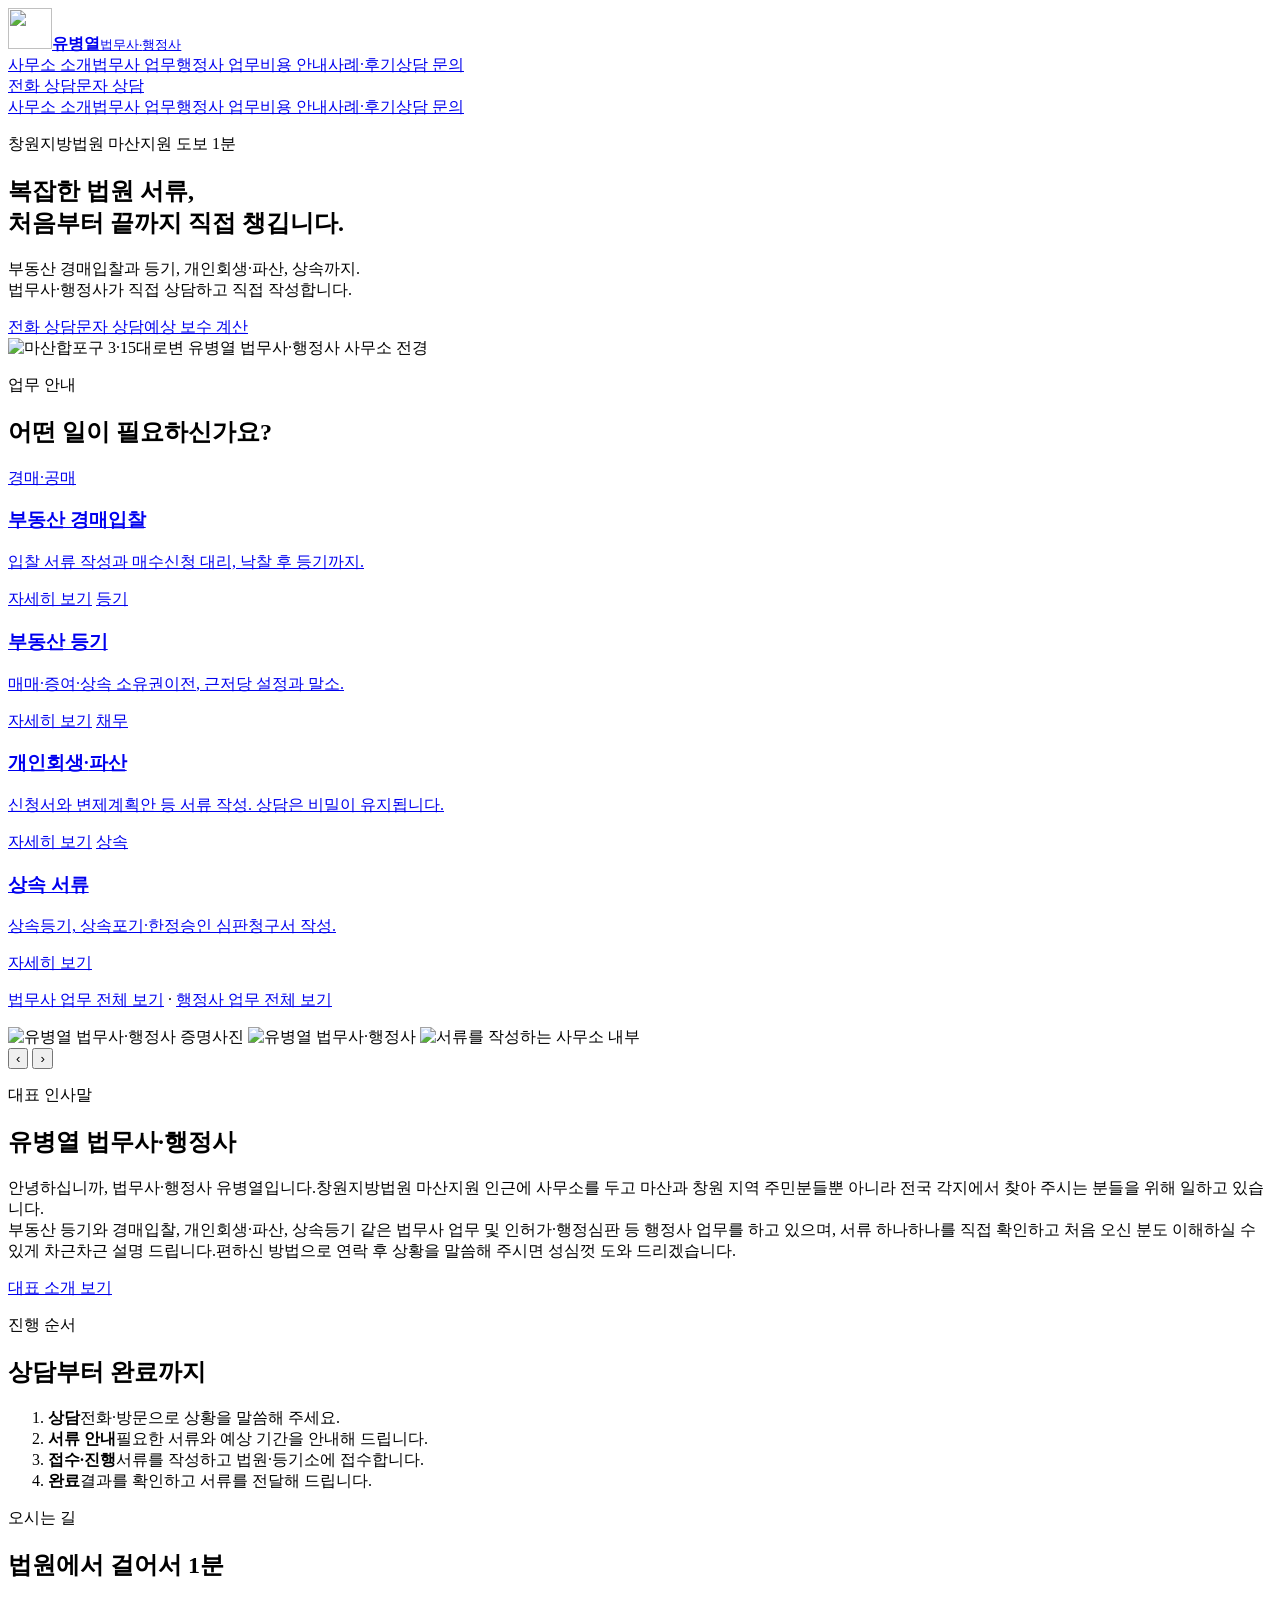
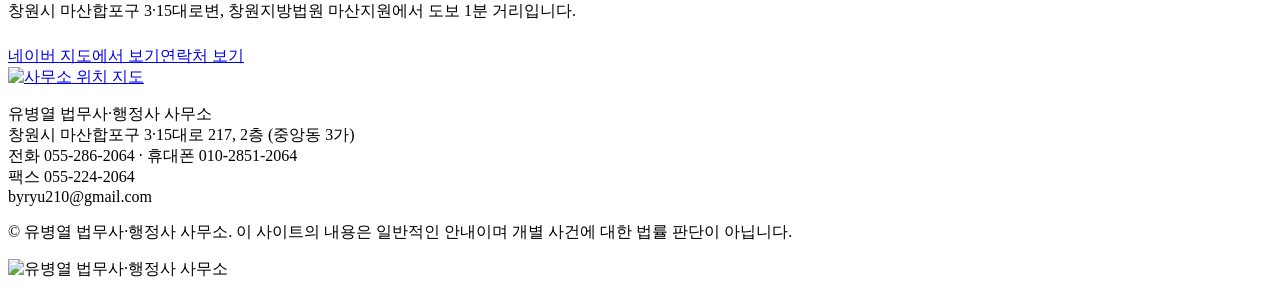
==== old/index.html @ 7ca40068 "파비콘을 정사각 아이콘 세트로 교체하고 로고 정보 추가 검색 결과에 사이트 아이콘이 잡히도록 favicon.ico(16·32·48), 192·512 PNG, apple-touch-" ====
<!doctype html>
<html lang="ko">
<head>
<meta charset="utf-8">
<meta name="viewport" content="width=device-width, initial-scale=1">
<title>마산 경매·개인회생·상속등기 | 유병열 법무사·행정사 사무소</title>
<meta name="description" content="창원지방법원 마산지원 도보 1분. 부동산 경매입찰·등기, 개인회생·파산, 상속 서류 작성을 법무사·행정사가 직접 상담합니다.">
<meta name="robots" content="noindex">
<link rel="icon" href="../favicon.ico" sizes="48x48">
<link rel="icon" type="image/png" href="../icon-192.png" sizes="192x192">
<link rel="apple-touch-icon" href="../apple-touch-icon.png">
<script>(function(){if(!window.matchMedia||!document.fonts||!(matchMedia("(max-width:819px)").matches||matchMedia("(pointer:coarse)").matches||(window.screen&&screen.width<=819)))return;var d=document.documentElement;d.className+=" wf";function ok(){d.className=d.className.replace(" wf","")}setTimeout(ok,500);document.fonts.ready.then(ok)})()</script>
<link rel="stylesheet" href="../fonts/pretendard.css?v=1.3.9">
<link rel="stylesheet" href="../style.css?v=20261105b">
<link rel="stylesheet" href="../b.css?v=20261105b">
</head>
<body>
<header class="nav" id="nav">
  <div class="wrap nav-in">
    <a class="brand" href="index.html" aria-label="유병열 법무사·행정사 사무소 홈"><img src="../img/emblem.jpg" alt="" width="44" height="41"><span class="bt"><b>유병열</b><small>법무사<span class="d">·</span>행정사</small></span></a>
    <nav class="menu bmenu"><a href="about.html">사무소 소개</a><a href="legal.html">법무사 업무</a><a href="admin.html">행정사 업무</a><a href="fees.html">비용 안내</a><a href="cases.html">사례<span class="d">·</span>후기</a><a href="contact.html">상담 문의</a></nav>
    <span class="hbtns"><a class="btn btn-sm" href="tel:0552862064" data-pop="call">전화 상담</a><a class="btn btn-sm" href="sms:01028512064" data-pop="sms">문자 상담</a></span>
  </div>
  <nav class="wrap tabs"><a href="about.html">사무소 소개</a><a href="legal.html">법무사 업무</a><a href="admin.html">행정사 업무</a><a href="fees.html">비용 안내</a><a href="cases.html">사례<span class="d">·</span>후기</a><a href="contact.html">상담 문의</a></nav>
</header>
<main>

<section class="hero">
  <div class="wrap hero-in">
    <p class="eyebrow reveal">창원지방법원 마산지원 도보 1분</p>
    <h1 class="reveal">복잡한 법원 서류,<br>처음부터 끝까지 직접 챙깁니다.</h1>
    <p class="lead reveal">부동산 경매입찰과 등기, 개인회생<span class="d">·</span>파산, 상속까지.<br class="pc">법무사<span class="d">·</span>행정사가 직접 상담하고 직접 작성합니다.</p>
    <div class="cta reveal"><a class="btn" href="tel:0552862064" data-pop="call">전화 상담</a><a class="btn" href="sms:01028512064" data-pop="sms">문자 상담</a><a class="btn btn-ghost" href="fees.html">예상 보수 계산</a></div>
  </div>
  <div class="wrap hero-photo reveal"><img src="../img/exterior.jpg" alt="마산합포구 3·15대로변 유병열 법무사·행정사 사무소 전경" width="1600" height="1200" fetchpriority="high" decoding="async"></div>
</section>

<section class="section">
  <div class="wrap">
    <p class="eyebrow">업무 안내</p>
    <h2>어떤 일이 필요하신가요?</h2>
    <div class="grid cards">
      <a class="card link reveal" href="legal.html#auction"><span class="num">경매<span class="d">·</span>공매</span><h3>부동산 경매입찰</h3><p>입찰 서류 작성과 매수신청 대리, 낙찰 후 등기까지.</p><span class="more">자세히 보기</span></a>
      <a class="card link reveal" href="legal.html#registry"><span class="num">등기</span><h3>부동산 등기</h3><p>매매<span class="d">·</span>증여<span class="d">·</span>상속 소유권이전, 근저당 설정과 말소.</p><span class="more">자세히 보기</span></a>
      <a class="card link reveal" href="legal.html#rehab"><span class="num">채무</span><h3>개인회생<span class="d">·</span>파산</h3><p>신청서와 변제계획안 등 서류 작성. 상담은 비밀이 유지됩니다.</p><span class="more">자세히 보기</span></a>
      <a class="card link reveal" href="legal.html#inherit"><span class="num">상속</span><h3>상속 서류</h3><p>상속등기, 상속포기<span class="d">·</span>한정승인 심판청구서 작성.</p><span class="more">자세히 보기</span></a>
    </div>
    <p class="note"><a class="tl nb" href="legal.html">법무사 업무 전체 보기</a> <span class="d">·</span> <a class="tl nb" href="admin.html">행정사 업무 전체 보기</a></p>
  </div>
</section>

<section class="section tinted">
  <div class="wrap about">
    <div class="about-photo reveal"><div class="slider" aria-roledescription="carousel" aria-label="대표 사진">
      <div class="slides">
        <img src="../img/id.jpg" alt="유병열 법무사·행정사 증명사진" loading="lazy" width="1000" height="1000" style="object-position:center 18%">
        <img src="../img/ceo.jpg" alt="유병열 법무사·행정사" width="506" height="900">
        <img src="../img/desk.jpg" alt="서류를 작성하는 사무소 내부" loading="lazy" width="900" height="1200">
      </div>
      <button type="button" class="sl-btn prev" aria-label="이전 사진">‹</button>
      <button type="button" class="sl-btn next" aria-label="다음 사진">›</button>
      <div class="sl-dots"></div>
    </div></div>
    <div class="about-text">
      <p class="eyebrow">대표 인사말</p>
      <h2>유병열 법무사<span class="d">·</span>행정사</h2>
      <p class="lead2 greet"><span>안녕하십니까, 법무사<span class="d">·</span>행정사 유병열입니다.</span><span>창원지방법원 마산지원 인근에 사무소를 두고 마산과 창원 지역 주민분들뿐 아니라 전국 각지에서 찾아 주시는 분들을 위해 일하고 있습니다.<br>부동산 등기와 경매입찰, <span class="nw">개인회생<span class="d">·</span>파산</span>, 상속등기 같은 법무사 업무 및 <span class="nw">인허가<span class="d">·</span>행정심판</span> 등 행정사 업무를 하고 있으며, 서류 하나하나를 직접 확인하고 처음 오신 분도 이해하실 수 있게 차근차근 설명 드립니다.</span><span>편하신 방법으로 연락 후 상황을 말씀해 주시면 성심껏 도와 드리겠습니다.</span></p>
      <a class="btn" href="about.html" style="margin-top:26px">대표 소개 보기</a>
    </div>
  </div>
</section>

<section class="section">
  <div class="wrap steps">
    <div><p class="eyebrow">진행 순서</p><h2>상담부터 완료까지</h2></div>
    <ol class="flow">
      <li class="reveal"><b>상담</b><span>전화<span class="d">·</span>방문으로 상황을 말씀해 주세요.</span></li>
      <li class="reveal"><b>서류 안내</b><span>필요한 서류와 예상 기간을 안내해 드립니다.</span></li>
      <li class="reveal"><b>접수<span class="d">·</span>진행</b><span>서류를 작성하고 법원<span class="d">·</span>등기소에 접수합니다.</span></li>
      <li class="reveal"><b>완료</b><span>결과를 확인하고 서류를 전달해 드립니다.</span></li>
    </ol>
  </div>
</section>

<section class="section tinted">
  <div class="wrap visit">
    <div>
      <p class="eyebrow">오시는 길</p><h2>법원에서 걸어서 1분</h2>
      <p class="sub">창원시 마산합포구 3<span class="d">·</span>15대로변, 창원지방법원 마산지원에서 도보 1분 거리입니다.</p>
      <div class="cta" style="margin-top:24px"><a class="btn" href="https://map.naver.com/p/search/%EB%B2%95%EB%AC%B4%EC%82%AC%20%ED%96%89%EC%A0%95%EC%82%AC%20%EC%9C%A0%EB%B3%91%EC%97%B4%20%EC%82%AC%EB%AC%B4%EC%86%8C" target="_blank" rel="noopener">네이버 지도에서 보기</a><a class="btn btn-ghost" href="contact.html">연락처 보기</a></div>
    </div>
    <a class="map reveal" href="https://map.naver.com/p/search/%EB%B2%95%EB%AC%B4%EC%82%AC%20%ED%96%89%EC%A0%95%EC%82%AC%20%EC%9C%A0%EB%B3%91%EC%97%B4%20%EC%82%AC%EB%AC%B4%EC%86%8C" target="_blank" rel="noopener" aria-label="네이버 지도에서 사무소 위치 보기"><img src="../img/map.jpg?v=20261105b" alt="사무소 위치 지도" loading="lazy"></a>
  </div>
</section>

</main>
<footer class="footer">
  <div class="wrap foot-in">
    <div class="foot-text">
    <p>유병열 법무사<span class="d">·</span>행정사 사무소<br>창원시 마산합포구 3<span class="d">·</span>15대로 217, 2층 (중앙동 3가)<br><span class="nb">전화 055-286-2064</span> <span class="d">·</span> <span class="nb">휴대폰 010-2851-2064</span><br>팩스 055-224-2064<br>byryu210@gmail.com</p>
    <p class="copy">© 유병열 법무사<span class="d">·</span>행정사 사무소. 이 사이트의 내용은 일반적인 안내이며 개별 사건에 대한 법률 판단이 아닙니다.</p>
    </div>
    <img class="foot-logo" src="../img/logo-square.png" alt="유병열 법무사·행정사 사무소" width="96" height="96" loading="lazy" decoding="async">
  </div>
</footer>
<script src="../pop.js?v=20261105b"></script>
<script src="../b.js?v=20261105b"></script>
</body>
</html>
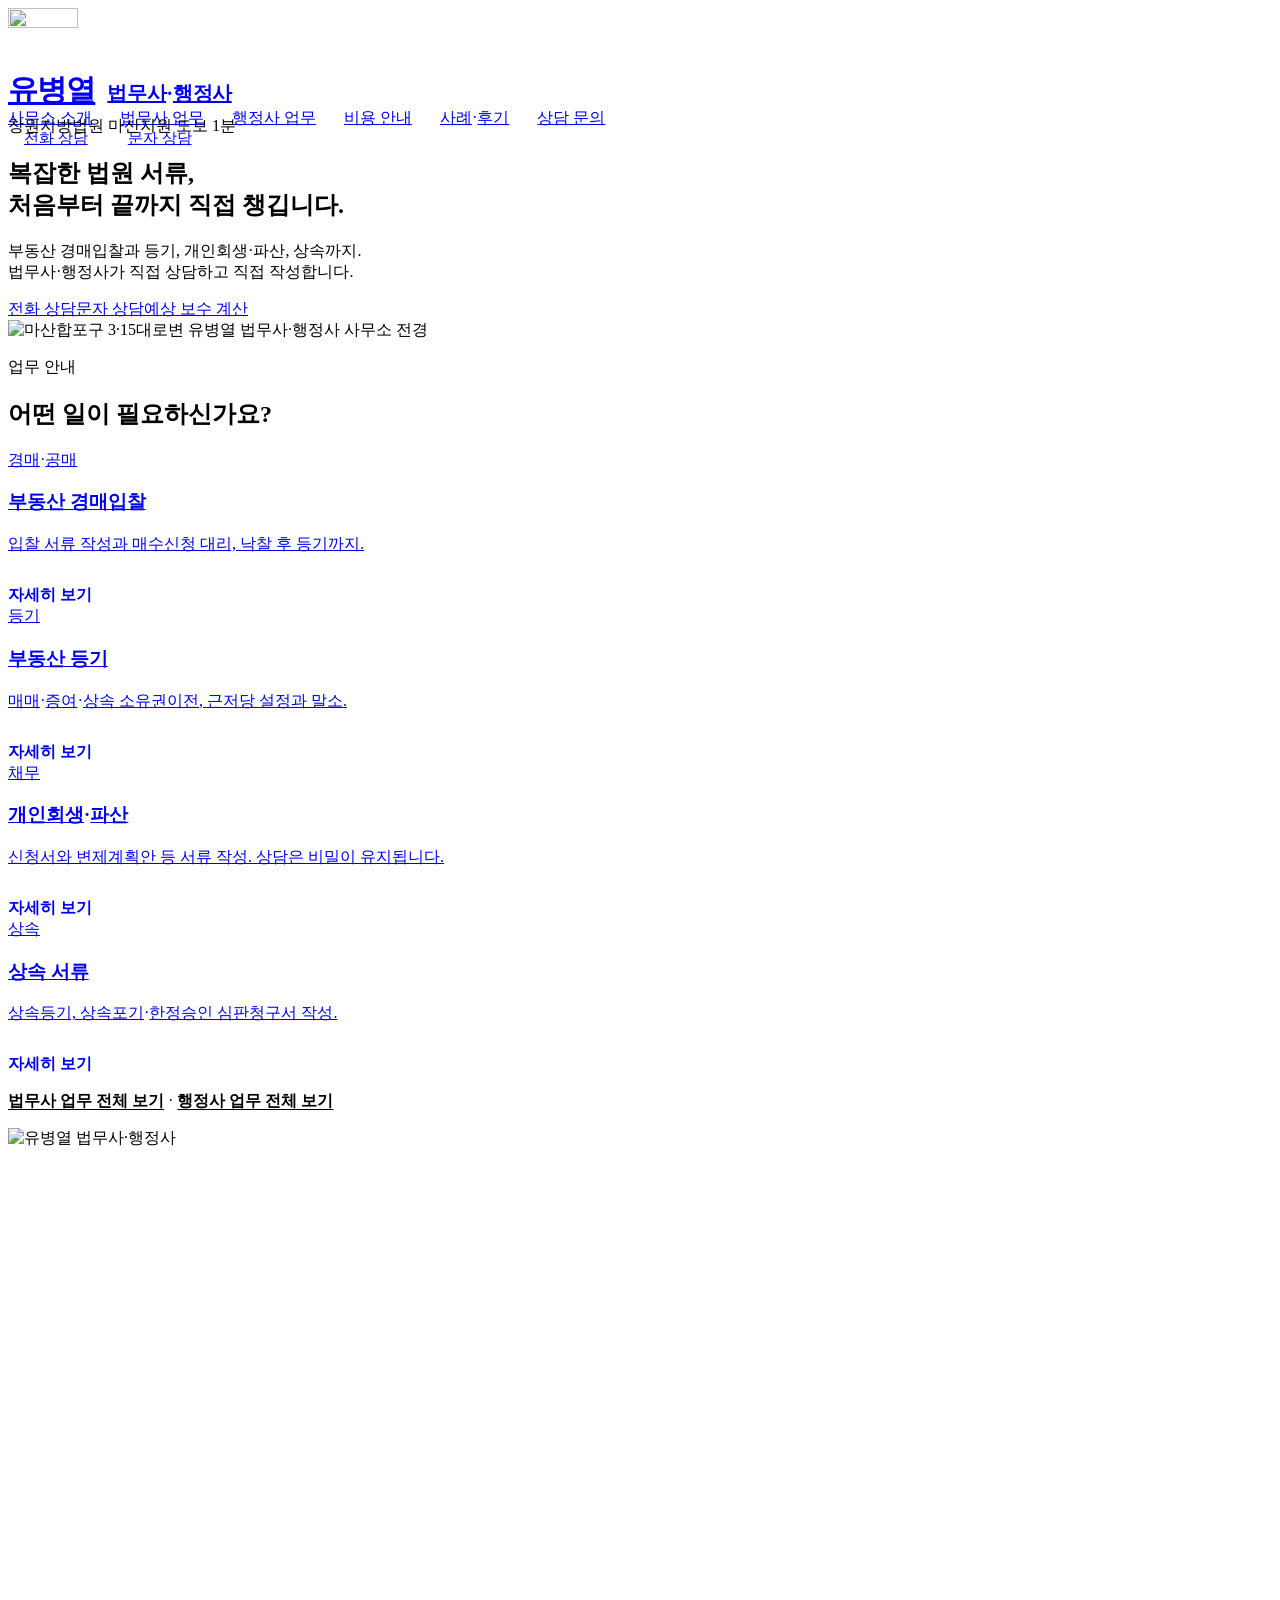
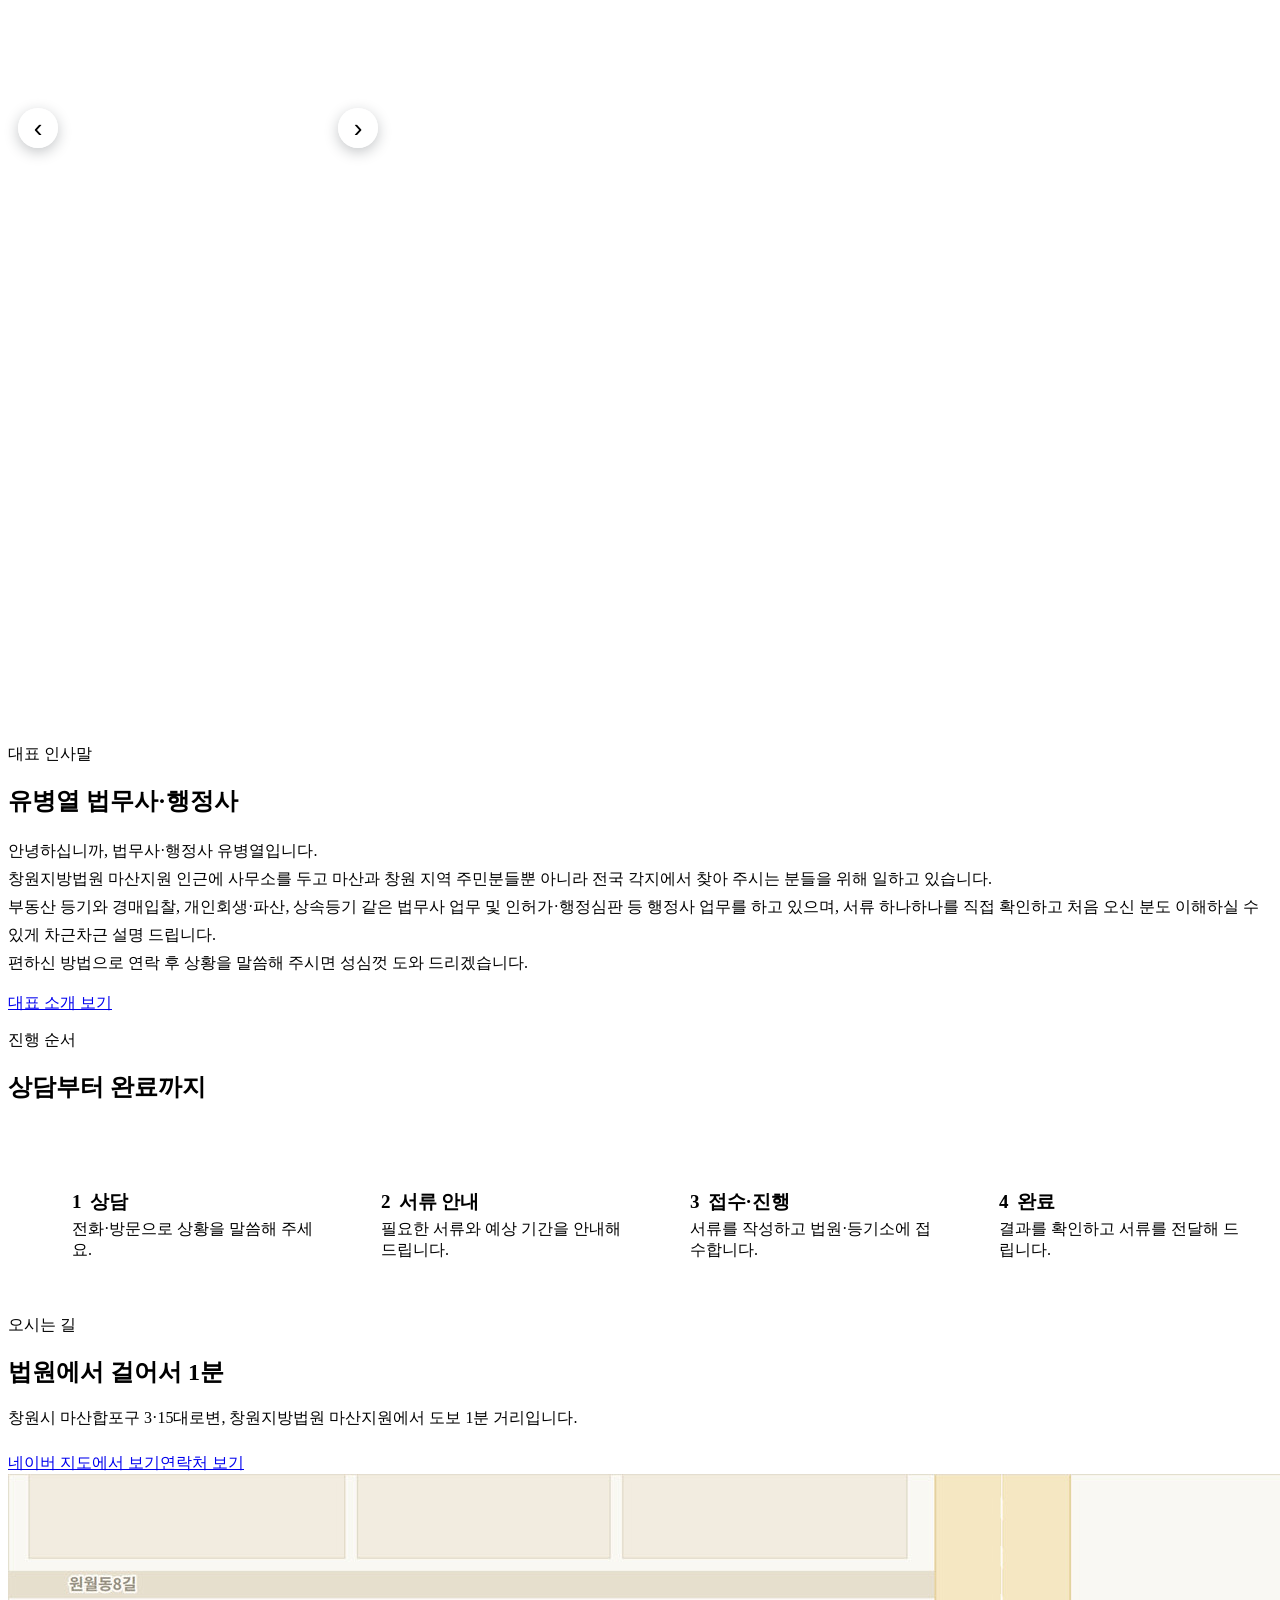
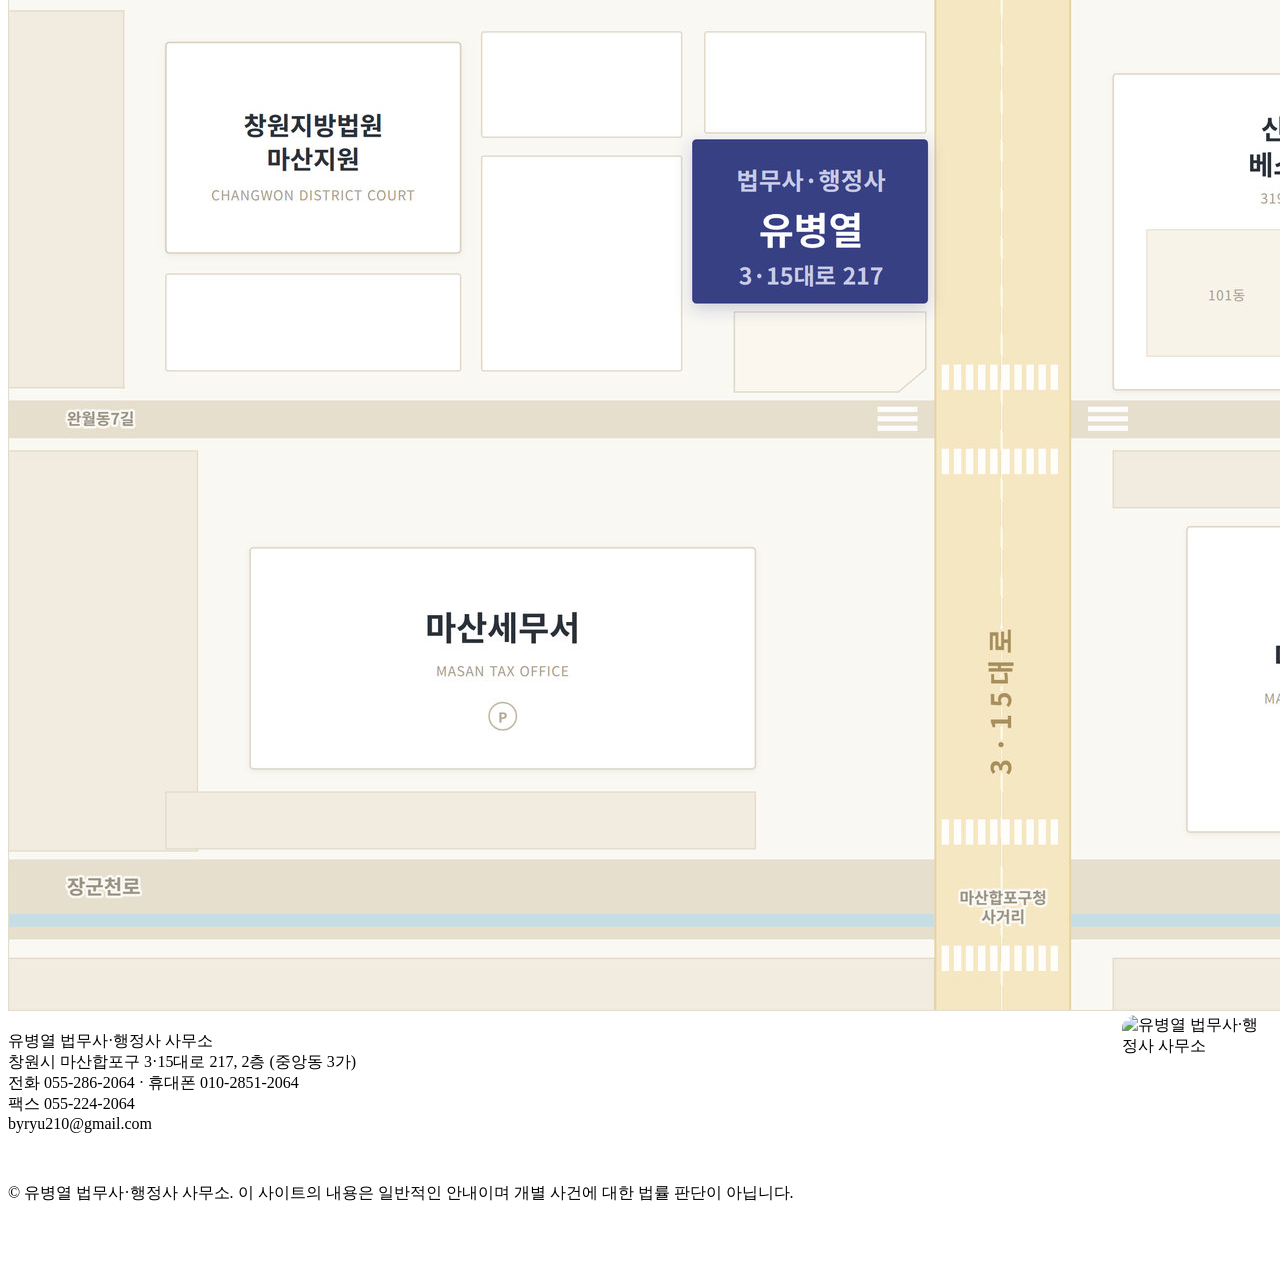
==== commit 45b97ca6: "약도 이미지를 새 수정본으로 교체 Co-Authored-By: Claude Opus 5.5 <noreply@anthropic.com> Claude-Session: https://c" ====
--- a/old/index.html
+++ b/old/index.html
@@ -11,8 +11,8 @@
 <link rel="apple-touch-icon" href="../apple-touch-icon.png">
 <script>(function(){if(!window.matchMedia||!document.fonts||!(matchMedia("(max-width:819px)").matches||matchMedia("(pointer:coarse)").matches||(window.screen&&screen.width<=819)))return;var d=document.documentElement;d.className+=" wf";function ok(){d.className=d.className.replace(" wf","")}setTimeout(ok,500);document.fonts.ready.then(ok)})()</script>
 <link rel="stylesheet" href="../fonts/pretendard.css?v=1.3.9">
-<link rel="stylesheet" href="../style.css?v=20261105b">
-<link rel="stylesheet" href="../b.css?v=20261105b">
+<link rel="stylesheet" href="../style.css?v=20261110a">
+<link rel="stylesheet" href="../b.css?v=20261110a">
 </head>
 <body>
 <header class="nav" id="nav">
@@ -89,7 +89,7 @@
       <p class="sub">창원시 마산합포구 3<span class="d">·</span>15대로변, 창원지방법원 마산지원에서 도보 1분 거리입니다.</p>
       <div class="cta" style="margin-top:24px"><a class="btn" href="https://map.naver.com/p/search/%EB%B2%95%EB%AC%B4%EC%82%AC%20%ED%96%89%EC%A0%95%EC%82%AC%20%EC%9C%A0%EB%B3%91%EC%97%B4%20%EC%82%AC%EB%AC%B4%EC%86%8C" target="_blank" rel="noopener">네이버 지도에서 보기</a><a class="btn btn-ghost" href="contact.html">연락처 보기</a></div>
     </div>
-    <a class="map reveal" href="https://map.naver.com/p/search/%EB%B2%95%EB%AC%B4%EC%82%AC%20%ED%96%89%EC%A0%95%EC%82%AC%20%EC%9C%A0%EB%B3%91%EC%97%B4%20%EC%82%AC%EB%AC%B4%EC%86%8C" target="_blank" rel="noopener" aria-label="네이버 지도에서 사무소 위치 보기"><img src="../img/map.jpg?v=20261105b" alt="사무소 위치 지도" loading="lazy"></a>
+    <a class="map reveal" href="https://map.naver.com/p/search/%EB%B2%95%EB%AC%B4%EC%82%AC%20%ED%96%89%EC%A0%95%EC%82%AC%20%EC%9C%A0%EB%B3%91%EC%97%B4%20%EC%82%AC%EB%AC%B4%EC%86%8C" target="_blank" rel="noopener" aria-label="네이버 지도에서 사무소 위치 보기"><img src="../img/map.jpg?v=20261110a" alt="사무소 위치 지도" loading="lazy"></a>
   </div>
 </section>
 
@@ -103,7 +103,7 @@
     <img class="foot-logo" src="../img/logo-square.png" alt="유병열 법무사·행정사 사무소" width="96" height="96" loading="lazy" decoding="async">
   </div>
 </footer>
-<script src="../pop.js?v=20261105b"></script>
-<script src="../b.js?v=20261105b"></script>
+<script src="../pop.js?v=20261110a"></script>
+<script src="../b.js?v=20261110a"></script>
 </body>
 </html>
--- a/b.css
+++ b/b.css
@@ -0,0 +1,231 @@
+/* B 버전 추가 스타일 */
+.bmenu a.on{color:var(--navy);font-weight:700}
+.tabs{display:flex;gap:6px;overflow-x:auto;padding:0 0 10px;scrollbar-width:none}
+.tabs::-webkit-scrollbar{display:none}
+.tabs a{flex:none;font-size:15px;font-weight:600;color:var(--ink2);padding:8px 14px;border-radius:999px;background:var(--tint)}
+.tabs a.on{background:var(--navy);color:#fff}
+@media(min-width:820px){.tabs{display:none}}
+.phead{padding:56px 0 8px;background:linear-gradient(180deg,#fff,#f5f6fb)}
+.phead h1{font-size:clamp(30px,5.4vw,52px);line-height:1.25;font-weight:800;letter-spacing:-.035em}
+.phead .sub{font-size:18px}
+.card.link{display:block}
+.section.tinted .card{background:#fff}  /* 연회색 섹션 안에서는 카드를 흰색으로 (카드가 배경에 묻히지 않게) */
+.card .more{display:inline-block;margin-top:14px;color:var(--navy);font-weight:600;font-size:16px}
+.tl{color:var(--navy);font-weight:600;text-decoration:underline;text-underline-offset:3px}
+.badges{display:flex;flex-wrap:wrap;gap:8px;margin:22px 0 26px}
+.badges li{background:#fff;border-radius:999px;padding:8px 16px;font-weight:600;font-size:15px;color:var(--navy);box-shadow:0 1px 0 var(--line)}
+.steps{display:grid;gap:28px}
+.flow{display:grid;gap:12px;counter-reset:s}
+.flow li{counter-increment:s;background:var(--tint);border-radius:20px;padding:22px 24px;display:grid;grid-template-columns:auto 1fr;column-gap:8px;row-gap:4px;align-items:baseline;align-content:start}
+.flow li::before{content:counter(s);color:var(--gold);font-weight:800;font-size:19px}
+.flow b{font-size:19px}.flow span{color:var(--ink2);grid-column:1/-1}
+@media(min-width:820px){.flow{grid-template-columns:repeat(4,1fr)}}
+.svcs{display:grid;gap:16px}
+.svc{background:var(--tint);border-radius:var(--r);padding:32px 28px;scroll-margin-top:90px}
+.svc-h{display:flex;align-items:baseline;gap:12px}
+.svc-h h2{font-size:26px}
+.svc .num{color:var(--gold);font-weight:700}
+.svc-who{margin:10px 0 16px;color:var(--ink2)}
+.check{display:grid;gap:8px}
+.check li{padding-left:28px;position:relative;font-size:17px}
+.check li::before{content:'';position:absolute;left:4px;top:.55em;width:10px;height:6px;border-left:2.5px solid var(--navy);border-bottom:2.5px solid var(--navy);transform:rotate(-45deg)}
+.svc-note{margin-top:16px;color:var(--ink2);font-size:16px}
+.ctabox{display:grid;gap:22px;align-items:center}
+@media(min-width:820px){.ctabox{grid-template-columns:1fr auto}}
+.empty{background:var(--tint);border-radius:var(--r);padding:48px 28px;text-align:center;display:grid;gap:10px;justify-items:center}
+.empty h3{font-size:22px}.empty p{color:var(--ink2);margin-bottom:12px}
+
+/* 강조 색상 */
+.blue{color:var(--navy);font-weight:700}
+.hl{color:#d6336c;font-weight:800}
+.hl2{display:inline-block;margin-top:6px;color:#ffd166;font-weight:700}
+.visit-note{margin-top:8px;color:var(--ink);font-size:16px;line-height:1.6;background:#eef0fa;border-radius:12px;padding:12px 14px}
+.visit-note b{color:#d6336c}
+.info li div{min-width:0}
+
+.hours p{margin:0}
+.hours b{color:var(--navy)}
+.hours-note{margin-top:4px!important;color:var(--ink2);font-size:16px;font-weight:500}
+.info li .hours-note a{font-size:16px}
+
+/* 한 줄 유지 */
+.nb{white-space:nowrap}
+/* 영업시간 파랗게 */
+.hours,.hours p,.hours b,.hours-note{color:var(--navy)!important}
+.hours p{font-weight:700}
+.hours-note{font-weight:600!important}
+/* 헤더 버튼 */
+.hbtns{display:flex;gap:8px}
+/* 하단 고정 버튼 */
+.fabs{position:fixed;left:16px;right:16px;bottom:16px;z-index:60;display:flex;gap:8px}
+.fabs a{flex:1;height:54px;border-radius:16px;background:var(--navy);color:#fff;font-weight:700;display:flex;align-items:center;justify-content:center;box-shadow:0 12px 30px -8px rgba(25,31,40,.5)}
+@media(min-width:820px){.fabs{display:none}}
+/* 푸터 */
+.foot-in{display:flex!important;justify-content:space-between;align-items:flex-start;gap:20px}
+.foot-text{display:grid;gap:18px;min-width:0}
+.foot-logo{width:96px!important;height:96px;border-radius:14px;flex:none}
+/* 팝업 */
+.pop{position:fixed;inset:0;z-index:100;display:grid;place-items:center;padding:20px}
+.pop[hidden]{display:none}
+.pop-bg{position:absolute;inset:0;background:rgba(20,23,43,.55);backdrop-filter:blur(4px)}
+.pop-card{position:relative;background:#fff;border-radius:28px;padding:32px 24px 20px;width:min(380px,100%);text-align:center;box-shadow:0 30px 80px -20px rgba(0,0,0,.5);animation:popin .22s ease-out}
+.pop-t{color:var(--navy);font-weight:700;font-size:17px}
+.pop-n{margin:8px 0 6px;font-size:34px;font-weight:800;letter-spacing:-.02em}
+.pop-s{color:var(--ink2);font-size:16px}
+.pop-b{margin-top:22px;display:grid;grid-template-columns:1fr 1fr;gap:10px}
+.pop-b .btn{height:52px;padding:0 10px;font-size:16px}
+.pop-x{margin-top:12px;border:0;background:none;color:var(--ink3);font:inherit;font-size:16px;padding:10px;cursor:pointer}
+@keyframes popin{from{opacity:0;transform:translateY(12px) scale(.97)}to{opacity:1;transform:none}}
+@media(prefers-reduced-motion:reduce){.pop-card{animation:none}}
+
+/* 브랜드 크게 */
+.brand{gap:10px}
+.brand img{width:44px;height:auto}
+.bt{display:flex;flex-direction:column;line-height:1.15}
+.bt b{font-size:21px;font-weight:800;letter-spacing:-.03em}
+.bt small{font-size:15px;font-weight:600;color:var(--ink2);letter-spacing:-.02em}
+@media(min-width:620px){.bt{flex-direction:row;align-items:baseline;gap:8px}.bt b{font-size:23px}.bt small{font-size:17px}}
+.nav-in{height:68px}
+.hbtns .btn-sm{height:40px;padding:0 13px;font-size:14px}
+@media(min-width:620px){.hbtns .btn-sm{padding:0 16px;font-size:15px}}
+/* 메뉴는 1000px부터 한 줄 */
+@media(min-width:820px) and (max-width:999px){.bmenu{display:none}.tabs{display:flex}}
+@media(min-width:1000px){.bmenu{display:flex}}
+/* 방문 예약 문구 색 */
+.visit-note b{color:#d6336c}
+.hbtns .btn-sm{white-space:nowrap}
+.bt{white-space:nowrap}
+@media(max-width:389px){
+  .brand img{width:38px}.brand{gap:8px}
+  .bt b{font-size:19px}.bt small{font-size:13px}
+  .hbtns{gap:6px}.hbtns .btn-sm{padding:0 10px;font-size:13px}
+  .nav-in{gap:8px}
+}
+/* 브랜드 더 크게 */
+.nav-in{height:84px}
+.brand{gap:12px}
+.brand img{width:62px}
+.bt b{font-size:26px}
+.bt small{font-size:18px}
+@media(min-width:620px){.bt b{font-size:32px}.bt small{font-size:22px}.brand img{width:70px}.nav-in{height:92px}}
+@media(max-width:389px){.brand img{width:50px}.bt b{font-size:22px}.bt small{font-size:14px}.hbtns .btn-sm{padding:0 9px;font-size:12.5px}.nav-in{height:76px}}
+html{scroll-padding-top:100px}
+/* 푸터 로고 2배 */
+.foot-logo{width:192px!important;height:192px!important}
+@media(max-width:619px){.foot-in{flex-direction:column}}
+/* 겹침 보정 */
+.bmenu{gap:18px}.bmenu a{white-space:nowrap}
+@media(max-width:619px){.brand img{width:56px}.bt b{font-size:24px}.bt small{font-size:16px}.hbtns{gap:6px}.hbtns .btn-sm{padding:0 10px;font-size:13px}}
+@media(max-width:389px){.brand img{width:50px}.bt b{font-size:22px}.bt small{font-size:14px}.hbtns .btn-sm{padding:0 9px;font-size:12.5px}}
+@media(min-width:820px) and (max-width:1099px){.bmenu{display:none}.tabs{display:flex}}
+@media(min-width:1100px){.bmenu{display:flex}.tabs{display:none}.bt b{font-size:28px}.bt small{font-size:19px}.brand img{width:62px}.nav-in{height:88px}}
+/* 브랜드 한 단계 더 크게 + 띄어쓰기 */
+.bt{gap:5px}
+@media(min-width:620px){.bt{gap:14px}.bt b{font-size:38px}.bt small{font-size:26px}.brand img{width:82px}.nav-in{height:98px}}
+@media(max-width:619px){.brand img{width:62px}.bt b{font-size:26px}.bt small{font-size:17.5px}.nav-in{height:88px}}
+@media(max-width:389px){.brand img{width:54px}.bt b{font-size:23px}.bt small{font-size:15px}.nav-in{height:80px}}
+@media(min-width:1100px){.bt{gap:12px}.bt b{font-size:30px}.bt small{font-size:20px}.brand img{width:70px}.bmenu{gap:14px}.nav-in{height:92px}}
+/* 푸터 로고 높이 = 푸터 글 블록 높이 (pop.js에서 맞춤) */
+.foot-in{align-items:flex-start!important}
+.foot-text{flex:none;max-width:560px}
+.foot-logo{width:150px!important;height:150px!important;max-width:none}
+@media(max-width:619px){.foot-in{flex-direction:column!important;gap:20px}.foot-text{max-width:100%}.foot-logo{width:140px!important;height:140px!important}}
+
+/* 확대·축소 지도 */
+.map iframe{display:block;width:100%;height:360px;border:0;border-radius:var(--r);box-shadow:0 0 0 1px var(--line)}
+@media(min-width:820px){.map iframe{height:420px}}
+/* 상단 메뉴 간격 넓게: 1240px 이상에서만 한 줄 메뉴, 아래는 칩 줄 */
+@media(min-width:820px) and (max-width:1239px){.bmenu{display:none!important}.tabs{display:flex!important}}
+@media(min-width:1240px){.nav .nav-in{width:min(1200px,100% - 40px)}.bmenu{display:flex!important;gap:28px}.tabs{display:none!important}}
+/* 저작권 문구 한 줄 (넓은 화면) */
+@media(min-width:900px){.foot-text{max-width:none}.copy{white-space:nowrap}}
+/* profile slider */
+.slider{position:relative;max-width:380px}
+.slides{display:flex;overflow-x:auto;scroll-snap-type:x mandatory;scrollbar-width:none;border-radius:var(--r)}
+.slides::-webkit-scrollbar{display:none}
+.slides img{flex:0 0 100%;scroll-snap-align:center;max-width:none;width:100%;aspect-ratio:4/5;object-fit:cover;object-position:center 22%;border-radius:0}
+.sl-btn{position:absolute;top:50%;transform:translateY(-50%);width:40px;height:40px;border:0;border-radius:50%;background:rgba(255,255,255,.88);color:var(--navy);font-size:26px;line-height:1;cursor:pointer;box-shadow:0 4px 14px rgba(25,31,40,.25)}
+.sl-btn.prev{left:10px}.sl-btn.next{right:10px}
+.sl-dots{position:absolute;left:0;right:0;bottom:12px;display:flex;justify-content:center;gap:6px}
+.sl-dots i{width:7px;height:7px;border-radius:50%;background:rgba(255,255,255,.6);box-shadow:0 0 3px rgba(0,0,0,.35)}
+.sl-dots i.on{background:#fff;width:18px;border-radius:4px}
+.hero-photo img{aspect-ratio:4/3!important}
+@media(min-width:720px){.hero-photo img{aspect-ratio:3/2!important}}
+.qas{margin-top:28px;display:grid;gap:10px}
+.qa{background:#fff;border-radius:18px;padding:0 22px;box-shadow:0 8px 28px -22px rgba(25,31,40,.3)}
+.qa summary{cursor:pointer;list-style:none;padding:20px 28px 20px 0;font-size:18px;font-weight:700;position:relative}
+.qa summary::-webkit-details-marker{display:none}
+.qa summary::after{content:'+';position:absolute;right:0;top:50%;transform:translateY(-50%);font-size:24px;color:var(--navy);font-weight:500}
+.qa[open] summary::after{content:'–'}
+.qa p{padding:0 0 22px;color:var(--ink2);font-size:17px}
+.ex{display:inline-block;background:#fdecef;color:#d6336c;font-weight:700;font-size:13px;padding:3px 10px;border-radius:999px}
+.ex-note{margin:0 0 20px;font-size:16px;color:var(--ink2)}
+.cards .card p{margin-top:8px}
+/* mobile polish */
+.nb{white-space:nowrap}
+@media(max-width:560px){
+ .tabs{display:grid;grid-template-columns:repeat(3,1fr);gap:6px;overflow:visible}
+ .tabs a{text-align:center;padding:10px 4px;font-size:15px}
+ .slider{max-width:none}
+ .sl-btn{width:44px;height:44px}
+ .consult{padding:24px 20px}
+ .tbl-wrap{margin-inline:-4px}
+}
+.fabs{position:static!important;left:auto;right:auto;bottom:auto;margin-top:24px}
+.fabs a{box-shadow:none!important;height:52px}
+.footer{padding-bottom:48px!important}
+.mbr{display:none}
+@media(max-width:560px){.mbr{display:inline}}
+/* 터치 기기: 탭할 때 크기·위치가 순간적으로 변하지 않게 */
+*{-webkit-tap-highlight-color:transparent}
+@media(hover:none),(pointer:coarse){
+ .btn:active,.btn-sm:active,.sl-btn:active,.hbtns a:active,.tabs a:active{transform:none!important}
+ .card:hover{transform:none!important;box-shadow:none!important}
+ .btn,.card,.tabs a,.hbtns a,.sl-btn,.qa summary{transition:none!important}
+ .qa summary{-webkit-user-select:none;user-select:none}
+}
+/* 모바일: 페이지 이동 시 크기·위치가 튀어 보이지 않게 */
+html{-webkit-text-size-adjust:100%;text-size-adjust:100%}
+/* 폰(데스크탑 사이트 보기 포함): 글꼴이 준비될 때까지 잠깐 숨겨 글자가 움찔하지 않게 */
+.wf body{opacity:0}
+/* 데스크탑 사이트 보기(폭 980px 등)에서도 이동 시 본문이 흐렸다 나타나지 않게 */
+.reveal{opacity:1!important;transform:none!important;transition:none!important}
+@media(max-width:819px){
+ .nav{position:static;backdrop-filter:none;-webkit-backdrop-filter:none;background:#fff}
+ html{scroll-behavior:auto}
+}
+
+/* 업무별 절차 (B 버전) */
+.ptabs{display:grid;grid-template-columns:repeat(4,1fr);gap:6px;background:var(--tint);border-radius:18px;padding:6px;margin:0 0 20px}
+.ptabs a{text-align:center;font-size:16px;font-weight:700;color:var(--ink2);padding:12px 4px;border-radius:13px;white-space:nowrap}
+.ptabs a.on{background:var(--navy);color:#fff}
+@media(max-width:400px){.ptabs a{font-size:15px}}
+.ppanel{scroll-margin-top:120px}
+.ppanel[hidden]{display:none}
+.pflow{display:grid;gap:10px;counter-reset:p;margin-top:4px}
+.pflow li{counter-increment:p;position:relative;background:#fff;border-radius:16px;padding:16px 18px 16px 58px;display:grid;gap:4px}
+.pflow li::before{content:counter(p);position:absolute;left:18px;top:15px;width:28px;height:28px;border-radius:50%;background:var(--navy);color:#fff;font-weight:700;font-size:15px;display:grid;place-items:center}
+.pflow b{font-size:18px}.pflow span{color:var(--ink2);font-size:16px;line-height:1.6}
+@media(min-width:820px){.pflow{grid-template-columns:repeat(4,1fr)}.pflow li{padding:18px 18px 20px;align-content:start;grid-template-columns:auto 1fr;column-gap:10px;row-gap:8px;align-items:center}.pflow li::before{position:static}.pflow span{grid-column:1/-1}}
+.pwhy{margin-top:22px;background:#fff;border-radius:16px;padding:20px 20px 22px}
+.pwhy h3{font-size:18px;margin-bottom:12px;color:var(--navy)}
+.pwhy .check li{font-size:16px;line-height:1.6}
+
+/* 상담 문의: 지도 위쪽은 정보 목록 위쪽, 아래쪽은 '도보 1분' 줄에 맞춤 (높이는 cmap.js가 계산) */
+@media(min-width:820px){
+  .cvisit{grid-template-columns:minmax(0,1fr) minmax(0,1.15fr);grid-template-areas:"info map" "cta ." "note .";column-gap:40px;row-gap:0;align-items:start}
+  .cvisit>div{display:contents}
+  .cvisit .info{grid-area:info;margin:24px 0 28px}
+  .cvisit .cta{grid-area:cta}
+  .cvisit .note{grid-area:note}
+  .cvisit .map{grid-area:map;margin:24px 0 0;position:relative;aspect-ratio:1600/1137}
+  .cvisit .map img{position:absolute;inset:0;width:100%;height:100%;object-fit:cover;object-position:50% 50%}
+}
+
+/* 대표 인사말: 문단 간격·줄 간격 통일 */
+.greet{line-height:1.75}
+.greet>span{display:block}
+@media(max-width:819px){.greet .gbr{display:none}}
+.greet>span.nw{display:inline;white-space:nowrap}
+/* 가운뎃점 고정 폭: 글꼴이 바뀌어도 간격이 변하지 않게 */
+.d{display:inline-block;width:.34em;text-align:center;white-space:nowrap;overflow:visible}
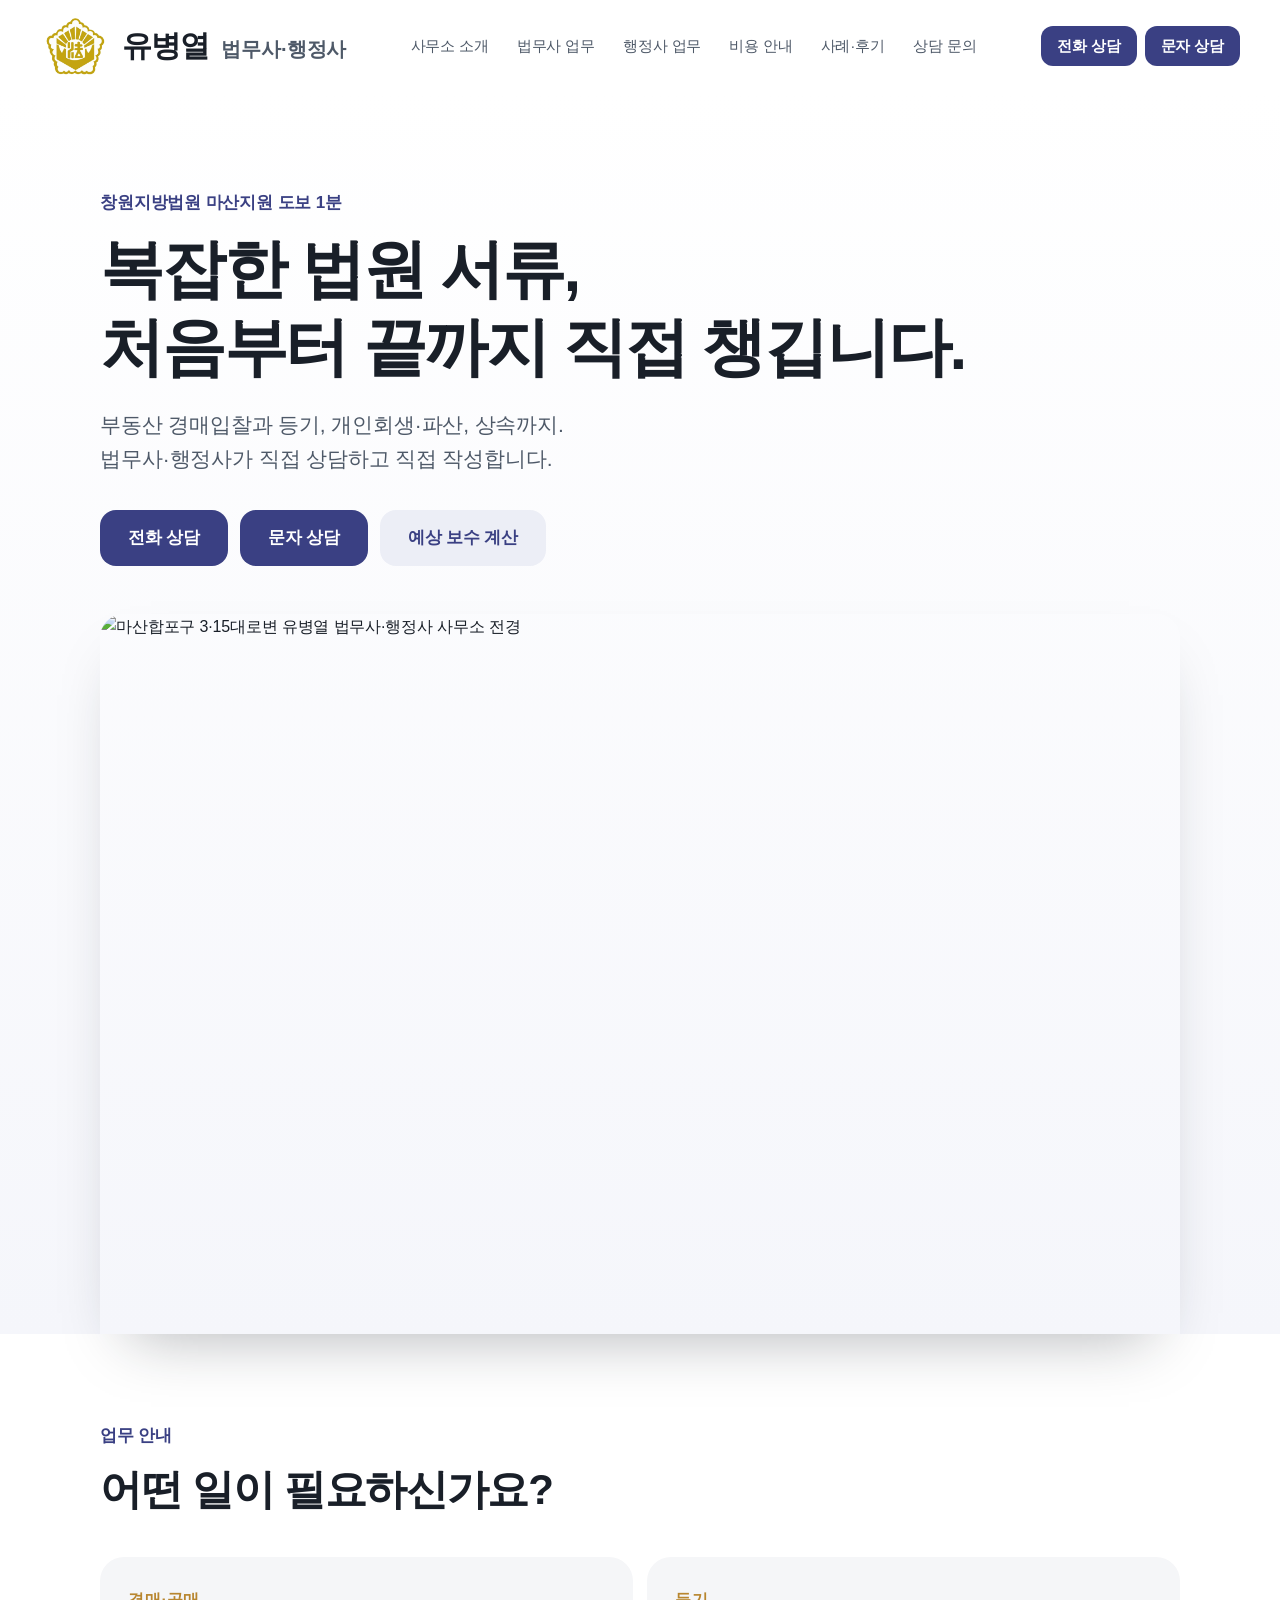
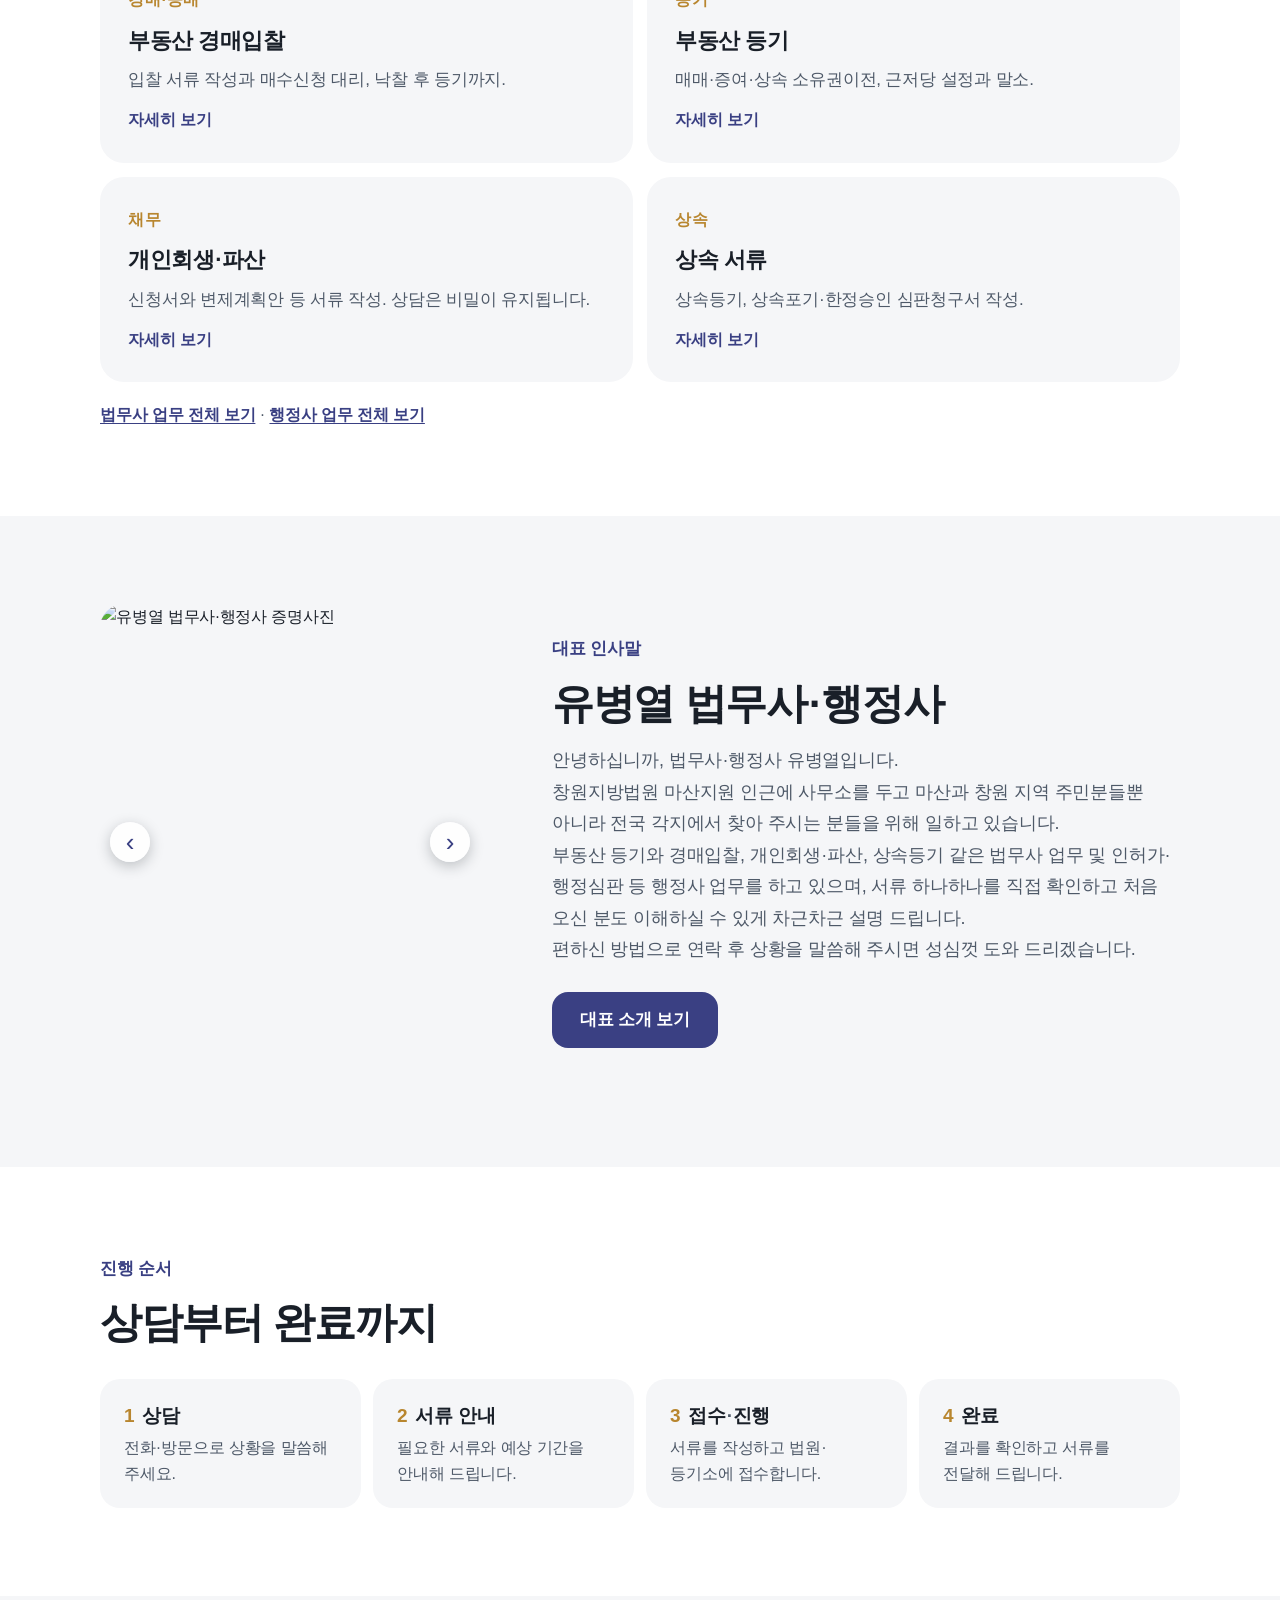
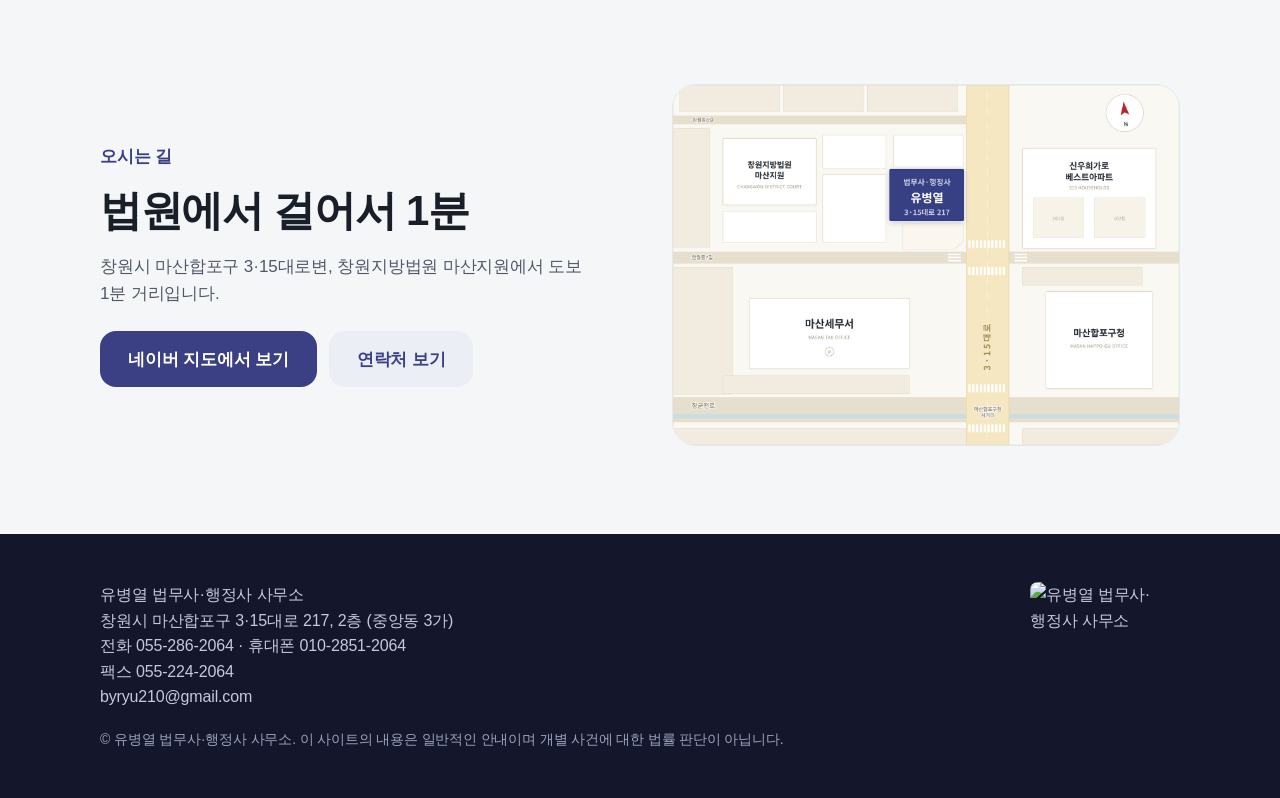
==== commit f5c69ca4: "헤더 로고를 투명 배경 PNG로 교체 PC 화면에서 스크롤하면 반투명 헤더 뒤로 본문이 비치는데, 로고가 흰 배경 JPG라 흰 사각형이 드러났음(multiply 합성은 backdr" ====
--- a/old/index.html
+++ b/old/index.html
@@ -17,7 +17,7 @@
 <body>
 <header class="nav" id="nav">
   <div class="wrap nav-in">
-    <a class="brand" href="index.html" aria-label="유병열 법무사·행정사 사무소 홈"><img src="../img/emblem.jpg" alt="" width="44" height="41"><span class="bt"><b>유병열</b><small>법무사<span class="d">·</span>행정사</small></span></a>
+    <a class="brand" href="index.html" aria-label="유병열 법무사·행정사 사무소 홈"><img src="../img/emblem.png" alt="" width="44" height="41"><span class="bt"><b>유병열</b><small>법무사<span class="d">·</span>행정사</small></span></a>
     <nav class="menu bmenu"><a href="about.html">사무소 소개</a><a href="legal.html">법무사 업무</a><a href="admin.html">행정사 업무</a><a href="fees.html">비용 안내</a><a href="cases.html">사례<span class="d">·</span>후기</a><a href="contact.html">상담 문의</a></nav>
     <span class="hbtns"><a class="btn btn-sm" href="tel:0552862064" data-pop="call">전화 상담</a><a class="btn btn-sm" href="sms:01028512064" data-pop="sms">문자 상담</a></span>
   </div>
--- a/style.css
+++ b/style.css
@@ -0,0 +1,124 @@
+:root{
+  --navy:#3a4083; --navy-d:#2b3068; --gold:#b8862f;
+  --bg:#fff; --tint:#f5f6f8; --ink:#191f28; --ink2:#4e5968; --ink3:#8b95a1; --line:#e5e8eb;
+  --r:24px;
+}
+*{box-sizing:border-box;margin:0;padding:0}
+html{scroll-behavior:smooth;scroll-padding-top:72px}
+body{font-family:'Pretendard Variable',Pretendard,-apple-system,BlinkMacSystemFont,'Apple SD Gothic Neo','Noto Sans KR',sans-serif;
+  color:var(--ink);background:var(--bg);line-height:1.6;letter-spacing:-.01em;-webkit-font-smoothing:antialiased;word-break:keep-all}
+img{display:block;max-width:100%;height:auto}
+a{color:inherit;text-decoration:none}
+ul{list-style:none}
+.wrap{width:min(1080px,100% - 40px);margin-inline:auto}
+.pc{display:none}
+@media(min-width:720px){.pc{display:inline}}
+
+/* nav */
+.nav{position:sticky;top:0;z-index:50;background:rgba(255,255,255,.82);backdrop-filter:saturate(180%) blur(18px);-webkit-backdrop-filter:saturate(180%) blur(18px);border-bottom:1px solid transparent;transition:border-color .2s}
+.nav.scrolled{border-color:var(--line)}
+.nav-in{display:flex;align-items:center;justify-content:space-between;height:60px;gap:16px}
+.brand{display:flex;align-items:center;gap:10px;font-weight:700;font-size:16px;mix-blend-mode:normal}
+.brand img{mix-blend-mode:normal}
+.menu{display:none;gap:28px;font-size:15px;color:var(--ink2);font-weight:500}
+.menu a:hover{color:var(--ink)}
+@media(min-width:820px){.menu{display:flex}}
+
+/* buttons */
+.btn{display:inline-flex;align-items:center;justify-content:center;height:56px;padding:0 28px;border-radius:16px;background:var(--navy);color:#fff;font-weight:600;font-size:17px;transition:transform .15s,background .15s}
+.btn:hover{background:var(--navy-d)}
+.btn:active{transform:scale(.97)}
+.btn-sm{height:38px;padding:0 16px;font-size:14px;border-radius:12px}
+.btn-ghost{background:#eceef6;color:var(--navy)}
+.btn-ghost:hover{background:#dfe2f0}
+
+/* hero */
+.hero{padding:56px 0 0;background:linear-gradient(180deg,#fff 0%,#f5f6fb 100%)}
+.eyebrow{color:var(--navy);font-weight:700;font-size:17px;margin-bottom:14px}
+.hero h1{font-size:clamp(34px,6.4vw,64px);line-height:1.22;font-weight:800;letter-spacing:-.035em}
+.lead{margin-top:22px;font-size:clamp(17px,2.2vw,21px);color:var(--ink2)}
+.cta{margin-top:34px;display:flex;gap:12px;flex-wrap:wrap}
+.hero-photo{margin-top:48px}
+.hero-photo img{width:100%;aspect-ratio:16/10;object-fit:cover;border-radius:var(--r) var(--r) 0 0;box-shadow:0 30px 60px -30px rgba(25,31,40,.35)}
+@media(min-width:720px){.hero{padding-top:96px}.hero-photo img{aspect-ratio:21/10}}
+
+/* sections */
+.section{padding:88px 0}
+.section.tinted{background:var(--tint)}
+.section h2{font-size:clamp(28px,4.4vw,42px);line-height:1.3;font-weight:800;letter-spacing:-.03em}
+.sub{margin-top:14px;color:var(--ink2);font-size:17px;max-width:620px}
+.note{margin-top:20px;color:var(--ink2);font-size:16px}
+
+/* cards */
+.cards{margin-top:40px;display:grid;gap:14px;grid-template-columns:1fr}
+.card{background:var(--tint);border-radius:var(--r);padding:30px 28px;transition:transform .25s,box-shadow .25s}
+.card:hover{transform:translateY(-4px);box-shadow:0 18px 40px -24px rgba(25,31,40,.28)}
+.card .num{color:var(--gold);font-weight:700;font-size:16px;letter-spacing:.04em}
+.card h3{margin:10px 0 8px;font-size:22px;font-weight:700;letter-spacing:-.02em}
+.card p{color:var(--ink2);font-size:17px}
+@media(min-width:720px){.cards{grid-template-columns:repeat(2,1fr)}.card.wide{grid-column:1/-1}}
+
+/* calc */
+.calc{margin-top:36px;background:#fff;border-radius:var(--r);padding:28px;box-shadow:0 12px 40px -24px rgba(25,31,40,.25);display:grid;gap:22px}
+.field label{display:block;font-size:16px;font-weight:600;color:var(--ink2);margin-bottom:8px}
+select,input{width:100%;height:58px;border:1.5px solid var(--line);border-radius:16px;padding:0 18px;font:inherit;font-size:18px;color:var(--ink);background:#fff;outline:none;transition:border-color .15s,box-shadow .15s}
+select{appearance:none;-webkit-appearance:none;background-image:url("data:image/svg+xml,%3Csvg xmlns='http://www.w3.org/2000/svg' width='14' height='9' fill='none' stroke='%238b95a1' stroke-width='2'%3E%3Cpath d='m1 1 6 6 6-6'/%3E%3C/svg%3E");background-repeat:no-repeat;background-position:right 18px center;padding-right:44px}
+select:focus,input:focus{border-color:var(--navy);box-shadow:0 0 0 4px rgba(58,64,131,.12)}
+.amount-box{position:relative}
+.amount-box input{padding-right:48px;font-size:22px;font-weight:700;text-align:right}
+.amount-box span{position:absolute;right:18px;top:50%;transform:translateY(-50%);color:var(--ink3);font-weight:600}
+.hint{margin-top:8px;font-size:16px;color:var(--ink2)}
+.quick{margin-top:10px;display:flex;gap:8px;flex-wrap:wrap}
+.quick button{border:0;background:#eceef6;color:var(--navy);font:inherit;font-size:16px;font-weight:600;padding:9px 16px;border-radius:999px;cursor:pointer}
+.quick button:hover{background:#dfe2f0}
+.result{background:var(--tint);border-radius:20px;padding:24px;display:grid;gap:4px}
+.r-label{font-size:16px;color:var(--ink2);font-weight:600}
+.r-value{font-size:clamp(26px,5vw,38px);font-weight:800;letter-spacing:-.03em;color:var(--navy)}
+.r-value.empty{font-size:20px;color:var(--ink3);font-weight:600}
+.r-sub{font-size:15px;color:var(--ink2)}
+.fine{margin-top:22px;display:grid;gap:8px;color:var(--ink2);font-size:16px;padding-left:18px}
+.fine li{list-style:disc}
+.consult{margin-top:28px;background:var(--navy);color:#fff;border-radius:var(--r);padding:28px}
+.consult h3{font-size:19px;margin-bottom:6px}
+.consult p{color:#e3e6f5;font-size:17px}
+.consult b{color:#fff}
+@media(min-width:820px){.calc{grid-template-columns:1fr 1fr;padding:36px;align-items:start}.result{grid-column:1/-1}}
+
+/* about */
+.about{display:grid;gap:36px;align-items:center}
+.about-photo img{width:100%;max-width:380px;aspect-ratio:4/5;object-fit:cover;object-position:center 22%;border-radius:var(--r)}
+.lead2{margin-top:14px;font-size:18px;color:var(--ink2)}
+.career{margin-top:28px;display:grid;gap:0}
+.career>div{display:grid;grid-template-columns:76px 1fr;gap:12px;padding:16px 0;border-top:1px solid var(--line)}
+.career dt{color:var(--ink2);font-weight:600;font-size:16px}
+.career dd{font-size:17px;font-weight:500}
+@media(min-width:820px){.about{grid-template-columns:380px 1fr;gap:72px}}
+
+/* gallery */
+.gallery{margin-top:36px;display:grid;gap:12px;grid-template-columns:repeat(2,1fr)}
+.gallery img{width:100%;aspect-ratio:1/1;object-fit:cover;border-radius:20px}
+@media(min-width:820px){.gallery{grid-template-columns:repeat(4,1fr)}}
+
+/* visit */
+.visit{display:grid;gap:36px;align-items:center}
+.info{margin:24px 0 28px;display:grid;gap:0}
+.info li{display:grid;grid-template-columns:76px 1fr;padding:14px 0;border-top:1px solid var(--line);font-size:18px}
+.info li span{color:var(--ink2);font-weight:600;font-size:16px}
+.info a,.info .fax{color:var(--navy);font-weight:600}
+.map img{width:100%;border-radius:var(--r);border:1px solid var(--line)}
+@media(min-width:820px){.visit{grid-template-columns:1fr 1fr;gap:64px}}
+
+/* footer */
+.footer{background:#14172b;color:#c4c9dc;padding:48px 0 96px;font-size:16px}
+.foot-in{display:grid;gap:18px}
+.foot-in img{width:150px;border-radius:8px}
+.copy{color:#9aa1bd;font-size:14px}
+
+/* mobile call button */
+.fab{position:fixed;left:16px;right:16px;bottom:16px;z-index:60;height:54px;border-radius:16px;background:var(--navy);color:#fff;font-weight:700;display:flex;align-items:center;justify-content:center;box-shadow:0 12px 30px -8px rgba(25,31,40,.5)}
+@media(min-width:820px){.fab{display:none}.footer{padding-bottom:48px}}
+
+/* reveal */
+.reveal{opacity:0;transform:translateY(22px);transition:opacity .7s cubic-bezier(.2,.7,.2,1),transform .7s cubic-bezier(.2,.7,.2,1)}
+.reveal.in{opacity:1;transform:none}
+@media(prefers-reduced-motion:reduce){.reveal{opacity:1;transform:none;transition:none}html{scroll-behavior:auto}}
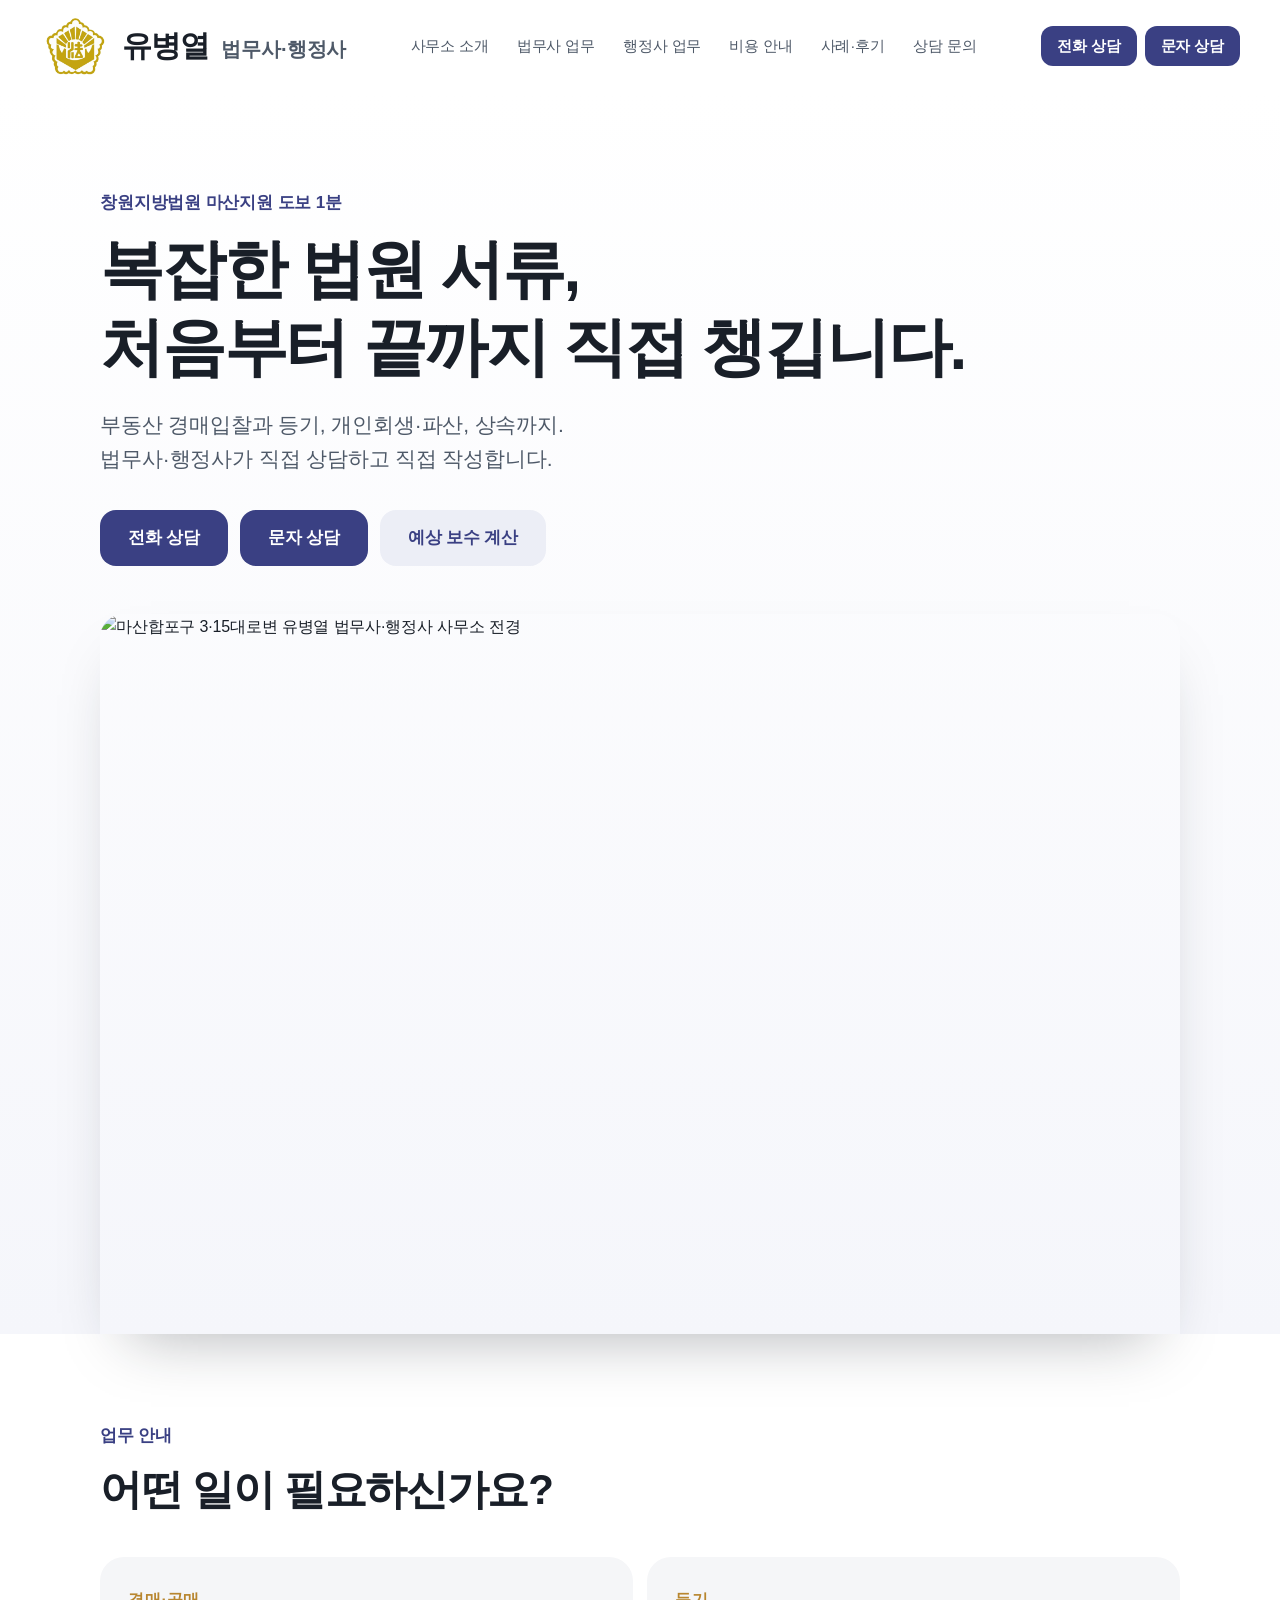
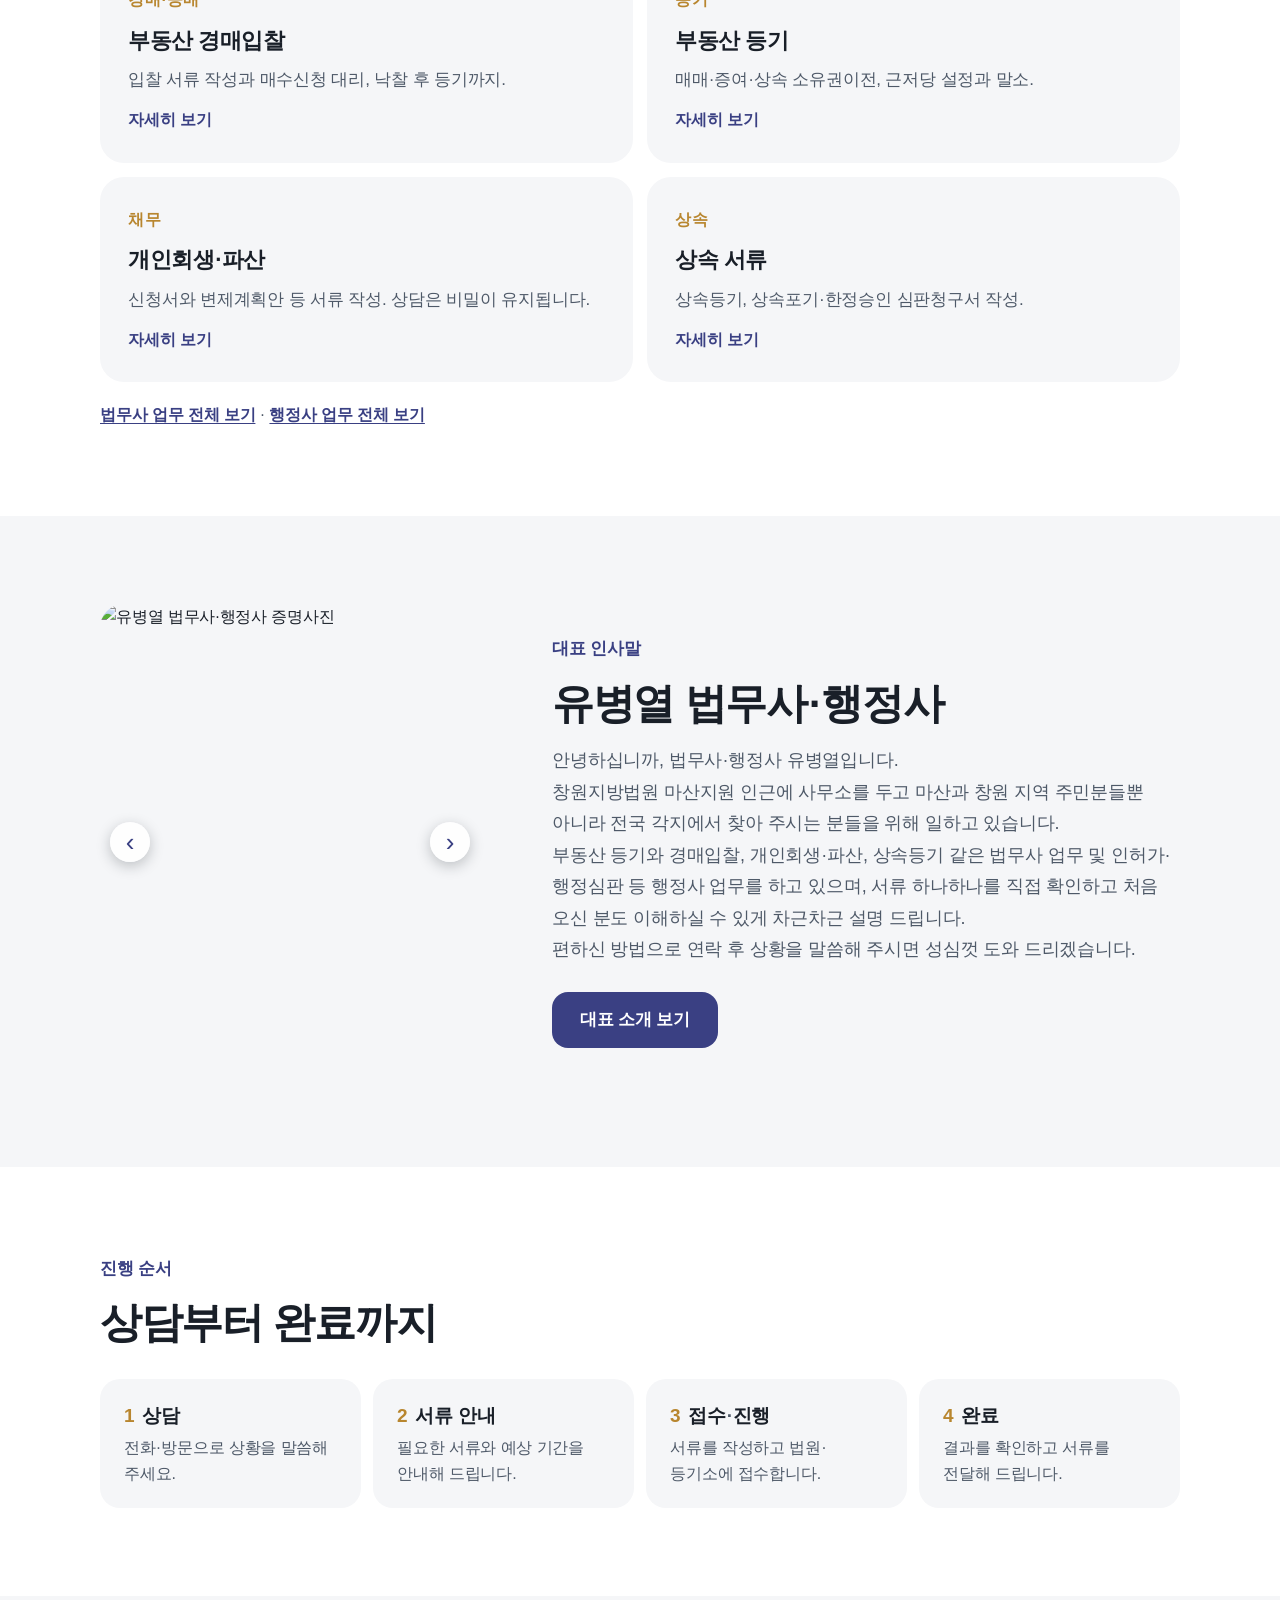
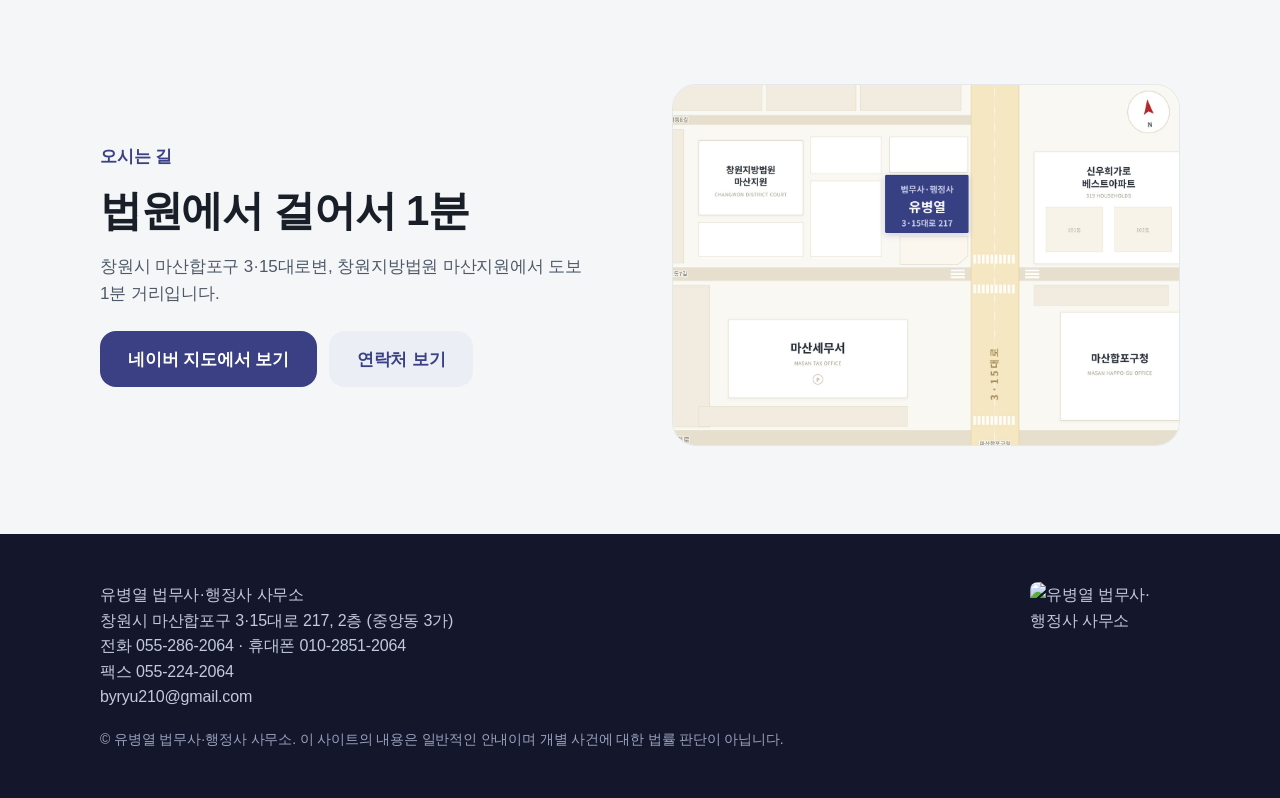
==== commit 53f42897: "홈 약도 살짝 확대, 상담 문의 약도는 나침반이 보이게 위치 조정 Co-Authored-By: Claude Opus 5.5 <noreply@anthropic.com> Claude-" ====
--- a/old/index.html
+++ b/old/index.html
@@ -11,8 +11,8 @@
 <link rel="apple-touch-icon" href="../apple-touch-icon.png">
 <script>(function(){if(!window.matchMedia||!document.fonts||!(matchMedia("(max-width:819px)").matches||matchMedia("(pointer:coarse)").matches||(window.screen&&screen.width<=819)))return;var d=document.documentElement;d.className+=" wf";function ok(){d.className=d.className.replace(" wf","")}setTimeout(ok,500);document.fonts.ready.then(ok)})()</script>
 <link rel="stylesheet" href="../fonts/pretendard.css?v=1.3.9">
-<link rel="stylesheet" href="../style.css?v=20261110a">
-<link rel="stylesheet" href="../b.css?v=20261110a">
+<link rel="stylesheet" href="../style.css?v=20261110b">
+<link rel="stylesheet" href="../b.css?v=20261110b">
 </head>
 <body>
 <header class="nav" id="nav">
@@ -89,7 +89,7 @@
       <p class="sub">창원시 마산합포구 3<span class="d">·</span>15대로변, 창원지방법원 마산지원에서 도보 1분 거리입니다.</p>
       <div class="cta" style="margin-top:24px"><a class="btn" href="https://map.naver.com/p/search/%EB%B2%95%EB%AC%B4%EC%82%AC%20%ED%96%89%EC%A0%95%EC%82%AC%20%EC%9C%A0%EB%B3%91%EC%97%B4%20%EC%82%AC%EB%AC%B4%EC%86%8C" target="_blank" rel="noopener">네이버 지도에서 보기</a><a class="btn btn-ghost" href="contact.html">연락처 보기</a></div>
     </div>
-    <a class="map reveal" href="https://map.naver.com/p/search/%EB%B2%95%EB%AC%B4%EC%82%AC%20%ED%96%89%EC%A0%95%EC%82%AC%20%EC%9C%A0%EB%B3%91%EC%97%B4%20%EC%82%AC%EB%AC%B4%EC%86%8C" target="_blank" rel="noopener" aria-label="네이버 지도에서 사무소 위치 보기"><img src="../img/map.jpg?v=20261110a" alt="사무소 위치 지도" loading="lazy"></a>
+    <a class="map reveal" href="https://map.naver.com/p/search/%EB%B2%95%EB%AC%B4%EC%82%AC%20%ED%96%89%EC%A0%95%EC%82%AC%20%EC%9C%A0%EB%B3%91%EC%97%B4%20%EC%82%AC%EB%AC%B4%EC%86%8C" target="_blank" rel="noopener" aria-label="네이버 지도에서 사무소 위치 보기"><img src="../img/map.jpg?v=20261110b" alt="사무소 위치 지도" loading="lazy"></a>
   </div>
 </section>
 
@@ -103,7 +103,7 @@
     <img class="foot-logo" src="../img/logo-square.png" alt="유병열 법무사·행정사 사무소" width="96" height="96" loading="lazy" decoding="async">
   </div>
 </footer>
-<script src="../pop.js?v=20261110a"></script>
-<script src="../b.js?v=20261110a"></script>
+<script src="../pop.js?v=20261110b"></script>
+<script src="../b.js?v=20261110b"></script>
 </body>
 </html>
--- a/b.css
+++ b/b.css
@@ -219,8 +219,12 @@
   .cvisit .cta{grid-area:cta}
   .cvisit .note{grid-area:note}
   .cvisit .map{grid-area:map;margin:24px 0 0;position:relative;aspect-ratio:1600/1137}
-  .cvisit .map img{position:absolute;inset:0;width:100%;height:100%;object-fit:cover;object-position:50% 50%}
-}
+  .cvisit .map img{position:absolute;inset:0;width:100%;height:100%;object-fit:cover;object-position:75% 50%}
+}
+
+/* 홈 오시는 길: 약도를 사무소 중심으로 살짝 확대 (테두리는 바깥 틀에) */
+.visit:not(.cvisit) .map{display:block;overflow:hidden;border-radius:var(--r);border:1px solid var(--line)}
+.visit:not(.cvisit) .map img{display:block;border:0;border-radius:0;transform:scale(1.12);transform-origin:50% 10%}
 
 /* 대표 인사말: 문단 간격·줄 간격 통일 */
 .greet{line-height:1.75}
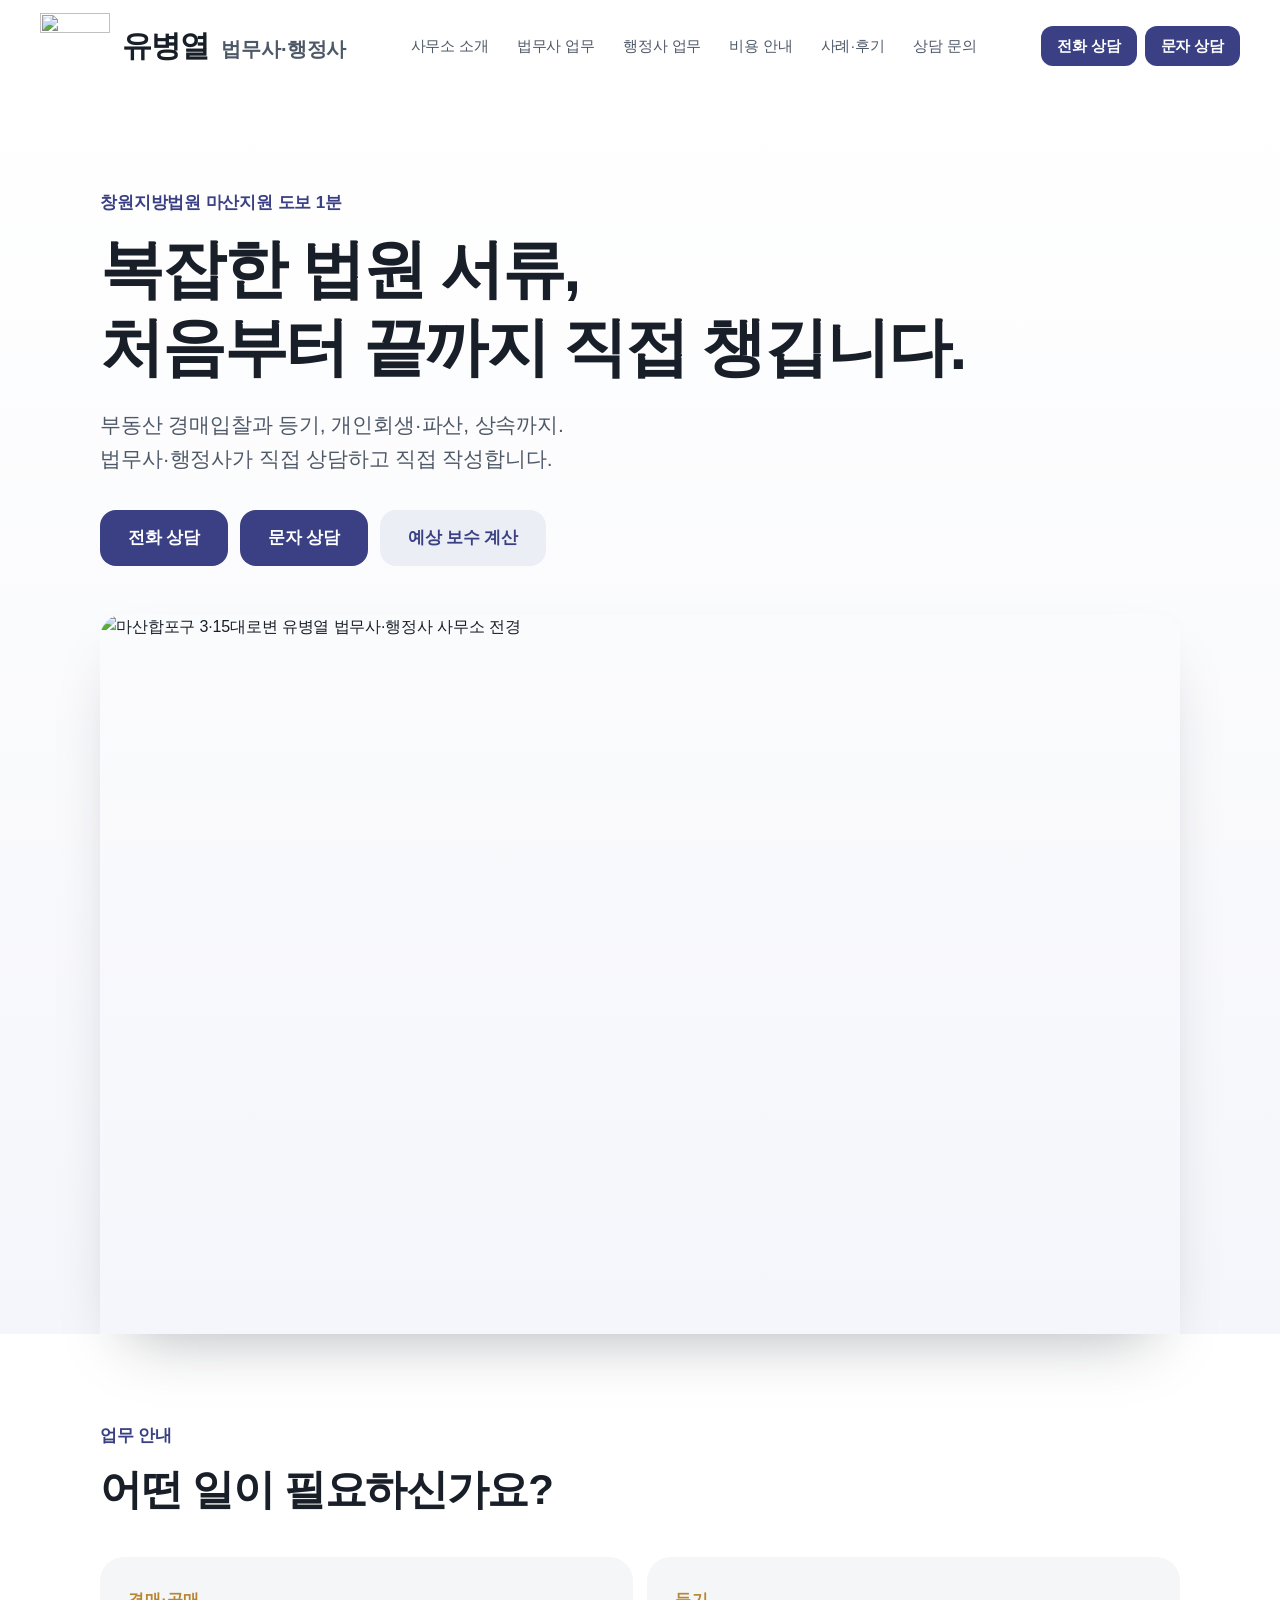
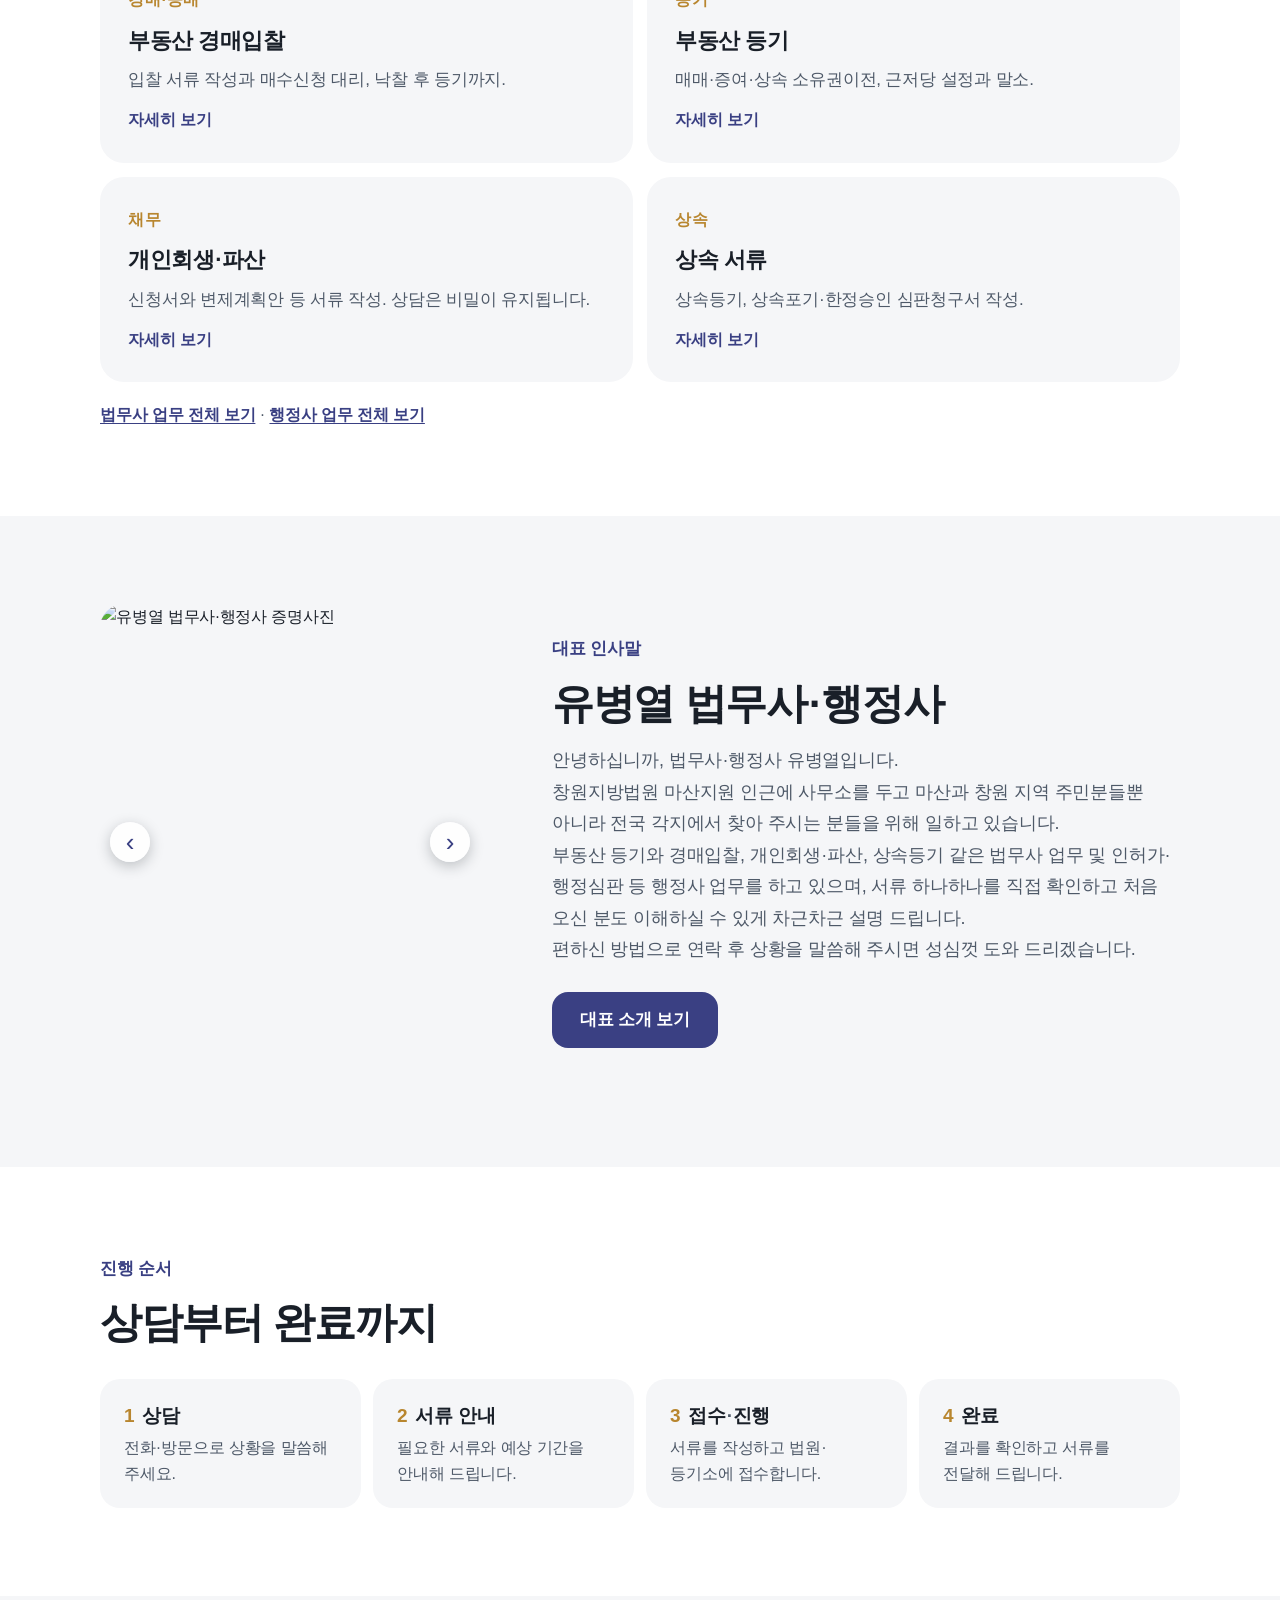
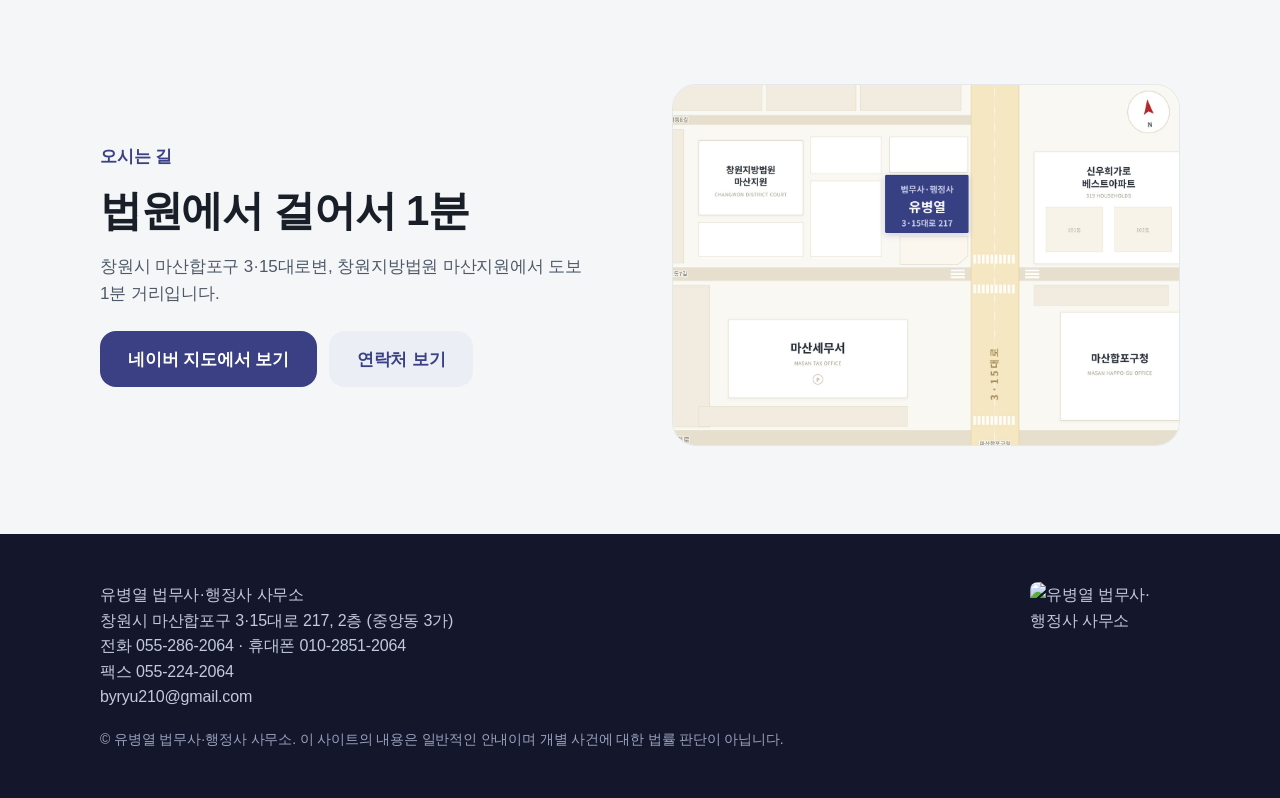
==== commit 6264961a: "홈 약도 살짝 확대, 상담 문의 약도는 나침반이 보이게 위치 조정 Co-Authored-By: Claude Opus 5.5 <noreply@anthropic.com> Claude-" ====
--- a/old/index.html
+++ b/old/index.html
@@ -17,7 +17,7 @@
 <body>
 <header class="nav" id="nav">
   <div class="wrap nav-in">
-    <a class="brand" href="index.html" aria-label="유병열 법무사·행정사 사무소 홈"><img src="../img/emblem.png" alt="" width="44" height="41"><span class="bt"><b>유병열</b><small>법무사<span class="d">·</span>행정사</small></span></a>
+    <a class="brand" href="index.html" aria-label="유병열 법무사·행정사 사무소 홈"><img src="../img/emblem.jpg" alt="" width="44" height="41"><span class="bt"><b>유병열</b><small>법무사<span class="d">·</span>행정사</small></span></a>
     <nav class="menu bmenu"><a href="about.html">사무소 소개</a><a href="legal.html">법무사 업무</a><a href="admin.html">행정사 업무</a><a href="fees.html">비용 안내</a><a href="cases.html">사례<span class="d">·</span>후기</a><a href="contact.html">상담 문의</a></nav>
     <span class="hbtns"><a class="btn btn-sm" href="tel:0552862064" data-pop="call">전화 상담</a><a class="btn btn-sm" href="sms:01028512064" data-pop="sms">문자 상담</a></span>
   </div>
